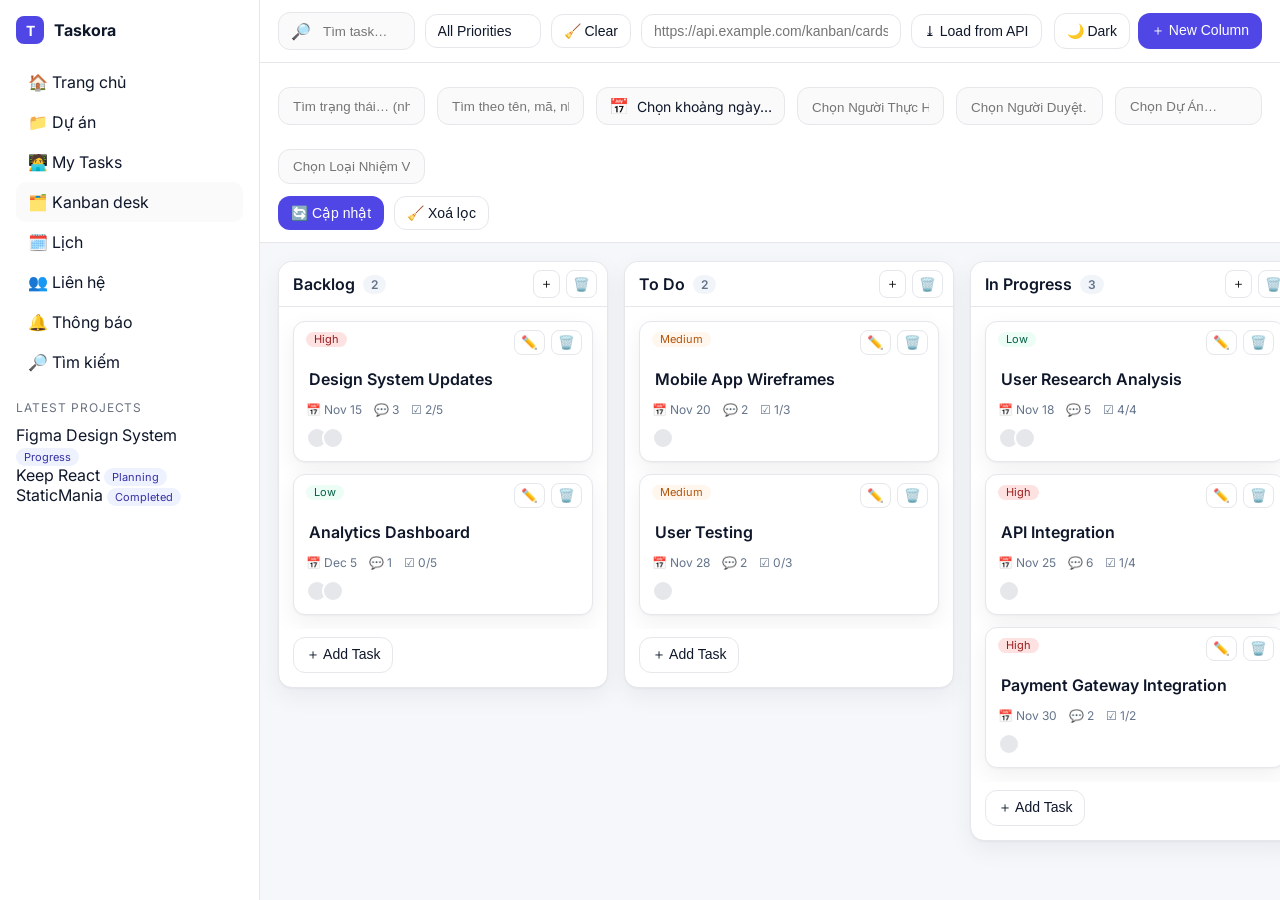
==== index.html @ a83e065e "first commit" ====
<!DOCTYPE html>
<html lang="vi" data-theme="light">
<head>
  <meta charset="utf-8" />
  <meta name="viewport" content="width=device-width, initial-scale=1" />
  <title>Kanban Desk – Taskora Style (Frappe v14 Ready)</title>
  <link rel="preconnect" href="https://fonts.googleapis.com">
  <link rel="preconnect" href="https://fonts.gstatic.com" crossorigin>
  <link href="https://fonts.googleapis.com/css2?family=Inter:wght@400;500;600;700&display=swap" rel="stylesheet">
  <style>
    :root{
      --bg:#f6f7fb;        --panel:#fff;      --panel-2:#fafafa;   --text:#0f172a;
      --muted:#6b7280;     --border:#e5e7eb;  --primary:#4f46e5;   --shadow:0 1px 2px rgba(0,0,0,.04),0 8px 24px rgba(15,23,42,.06);
      --green:#22c55e; --red:#ef4444; --amber:#f59e0b; --blue:#3b82f6; --radius:14px;
    }
    [data-theme="dark"]{
      --bg:#0b1020; --panel:#0f162d; --panel-2:#0c1327; --text:#e5e7eb; --muted:#94a3b8; --border:#212a44; --shadow:none;
    }
    *{box-sizing:border-box}
    html,body{height:100%}
    body{margin:0;background:var(--bg);font-family:Inter,system-ui,-apple-system,Segoe UI,Roboto,Arial,"Noto Sans",sans-serif;color:var(--text)}
    .app{display:grid;grid-template-columns:260px 1fr;height:100vh}

    /* Sidebar */
    .sidebar{background:var(--panel);border-right:1px solid var(--border);padding:16px;overflow:auto}
    .brand{display:flex;align-items:center;gap:10px;font-weight:700}
    .brand .logo{width:28px;height:28px;border-radius:8px;background:var(--primary);display:grid;place-items:center;color:#fff;font-size:14px}
    .nav{margin-top:18px}
    .nav .item{display:flex;align-items:center;gap:10px;padding:10px 12px;border-radius:10px;color:var(--text)}
    .nav .item.active,.nav .item:hover{background:var(--panel-2)}
    .aside-section{margin-top:18px}
    .aside-title{font-size:12px;color:var(--muted);text-transform:uppercase;letter-spacing:.08em;margin:10px 0}
    .pill{font-size:11px;padding:2px 8px;border-radius:999px;background:#eef2ff;color:#3730a3}
    [data-theme="dark"] .pill{background:#1f2a4d;color:#a5b4fc}

    /* Main */
    .main{display:flex;flex-direction:column;min-width:0}
    .topbar{display:flex;gap:12px;align-items:center;justify-content:space-between;padding:12px 18px;border-bottom:1px solid var(--border);background:var(--panel)}
    .left-tools{display:flex;gap:10px;align-items:center;flex:1}
    .search{flex:1;display:flex;align-items:center;gap:10px;background:var(--panel-2);border:1px solid var(--border);border-radius:12px;padding:8px 12px}
    .search input{border:0;background:transparent;outline:none;width:100%;color:var(--text)}
    .filters{display:flex;gap:8px}
    .btn{display:inline-flex;align-items:center;gap:8px;background:var(--panel);border:1px solid var(--border);padding:8px 12px;border-radius:12px;font-size:14px;color:var(--text);cursor:pointer}
    .btn:hover{background:var(--panel-2)}
    .btn.primary{background:var(--primary);color:#fff;border-color:transparent}
    select.btn{appearance:none;padding-right:28px;position:relative}

    /* Filter bar */
    .filterbar{display:grid;grid-template-columns:repeat(6,1fr);gap:12px;padding:12px 18px;border-bottom:1px solid var(--border);background:var(--panel)}
    .filterbar .field{display:flex;align-items:center;background:var(--panel-2);border:1px solid var(--border);border-radius:12px;padding:8px 12px;position:relative}
    .filterbar input,.filterbar select{width:100%;border:0;background:transparent;outline:none;color:var(--text)}
    .filterbar .actions{grid-column:span 6;display:flex;gap:10px;align-items:center}
    .badge-count{font-weight:600;padding:6px 12px;border-radius:999px}
    .count-new{background:#fefce8;color:#713f12}
    .count-doing{background:#fee2e2;color:#7f1d1d}
    .count-approve{background:#dcfce7;color:#166534}

    @media (max-width:1200px){ .filterbar{grid-template-columns:repeat(3,1fr)} .filterbar .actions{grid-column:span 3} }
    @media (max-width:700px){ .filterbar{grid-template-columns:1fr} .filterbar .actions{grid-column:span 1} }

    /* Board */
    .board{padding:18px;overflow:auto;height:100%}
    .cols{display:grid;grid-auto-flow:column;grid-auto-columns:330px;gap:16px;align-items:flex-start}

    .col{background:var(--panel);border:1px solid var(--border);border-radius:var(--radius);box-shadow:var(--shadow);display:flex;flex-direction:column;min-height:220px;max-height:calc(100vh - 160px)}
    .col-head{display:flex;align-items:center;justify-content:space-between;padding:12px 14px;border-bottom:1px solid var(--border);position:sticky;top:0;background:var(--panel);border-top-left-radius:var(--radius);border-top-right-radius:var(--radius);z-index:5}
    .col-title{font-weight:600;display:flex;align-items:center;gap:8px}
    .col-count{font-size:12px;color:#64748b;background:#f1f5f9;border-radius:999px;padding:2px 8px}
    [data-theme="dark"] .col-count{background:#0b1228;color:#9aa7c7}
    .tasks{display:flex;flex-direction:column;gap:12px;padding:14px;overflow:auto}
    .add-task{margin:8px 14px 14px}

    /* Card */
    .card{background:var(--panel);border:1px solid var(--border);border-radius:12px;padding:12px;display:flex;flex-direction:column;gap:10px;box-shadow:var(--shadow);position:relative;padding-top:34px}
    .card:hover{border-color:#d1d5db}
    [data-theme="dark"] .card:hover{border-color:#2b3658}
    .badge{font-size:11px;padding:2px 8px;border-radius:999px;line-height:1;position:absolute;top:10px;left:12px}
    .b-high{background:#fee2e2;color:#991b1b}
    .b-medium{background:#fff7ed;color:#b45309}
    .b-low{background:#ecfdf5;color:#065f46}
    .row{display:flex;align-items:center;gap:8px;justify-content:space-between;min-height:0}
    .title{font-weight:600}
    .title[contenteditable="true"]{border:1px dashed transparent;border-radius:6px;padding:2px}
    .title[contenteditable="true"]:focus{border-color:var(--border);outline:none;background:var(--panel-2)}
    .meta{display:flex;gap:12px;color:#64748b;font-size:12px;flex-wrap:wrap}
    .meta span{display:inline-flex;align-items:center;gap:6px}
    .avatars{display:flex}
    .avatar{width:22px;height:22px;border-radius:999px;border:2px solid var(--panel);margin-left:-6px;background:#e5e7eb}
    .avatar:first-child{margin-left:0}
    .card-actions{display:flex;gap:6px;position:absolute;top:8px;right:10px}
    .icon-btn{border:1px solid var(--border);background:transparent;border-radius:8px;padding:4px 6px;cursor:pointer}
    .icon-btn:hover{background:var(--panel-2)}
    .dropping{outline:2px dashed #c7d2fe;outline-offset:-6px}

    /* Modal (namespaced for Frappe/Bootstrap) */
    .taskora-overlay{position:fixed;inset:0;background:rgba(2,6,23,.6);display:none;align-items:center;justify-content:center;padding:16px;z-index:5000}
    .taskora-overlay.show{display:flex}
    .taskora-modal{width:min(720px,98vw);background:var(--panel);border:1px solid var(--border);border-radius:16px;box-shadow:var(--shadow);position:relative}
    .taskora-modal header{display:flex;justify-content:space-between;align-items:flex-start;padding:18px 20px 6px}
    .taskora-modal .title{font-size:18px}
    .taskora-modal .subtitle{color:var(--muted);font-size:13px;margin-top:2px}
    .taskora-modal .pad{padding:10px 20px 18px}
    .divider{height:1px;background:var(--border);margin:10px 0}
    .chips{display:flex;gap:8px;flex-wrap:wrap}
    .chip{font-size:12px;padding:4px 8px;border-radius:999px;background:#eef2ff;color:#3730a3;border:1px solid #e0e7ff}
    [data-theme="dark"] .chip{background:#172554;color:#c7d2fe;border-color:#1e3a8a}
    .field{display:grid;grid-template-columns:160px 1fr;gap:12px;align-items:center;margin-top:12px}
    .assignees{display:flex;gap:8px;flex-wrap:wrap}
    .assignee{display:inline-flex;align-items:center;gap:6px;border:1px solid var(--border);background:var(--panel-2);padding:4px 8px;border-radius:999px}
    .progress{height:8px;background:var(--panel-2);border:1px solid var(--border);border-radius:999px;overflow:hidden}
    .progress > span{display:block;height:100%;background:var(--green)}
    .taskora-modal footer{display:flex;justify-content:flex-end;gap:10px;padding:14px 20px;border-top:1px solid var(--border)}

    /* ===== Date Range popover ===== */
    .datebox{display:flex;align-items:center;gap:8px;width:100%}
    .date-display{font-size:14px;white-space:nowrap;overflow:hidden;text-overflow:ellipsis}
    .popover{position:absolute;top:calc(100% + 8px);left:0;z-index:1000;background:var(--panel);border:1px solid var(--border);border-radius:12px;box-shadow:var(--shadow);padding:12px;min-width:320px;display:none}
    .popover.show{display:block}
    .grid2{display:grid;grid-template-columns:1fr 1fr;gap:10px}
    .preset{display:flex;gap:8px;flex-wrap:wrap;margin-top:10px}
    .preset .btn{padding:6px 10px;border-radius:999px;font-size:13px}

    /* ===== Async select (searchable) ===== */
    .selectx{position:relative;width:100%}
    .selectx .selectx-input{width:100%;border:0;background:transparent;outline:none;color:var(--text)}
    .selectx .selectx-menu{position:absolute;top:calc(100% + 6px);left:0;right:0;background:var(--panel);border:1px solid var(--border);border-radius:12px;box-shadow:var(--shadow);max-height:240px;overflow:auto;display:none;z-index:999}
    .selectx.open .selectx-menu{display:block}
    .selectx .option{padding:8px 10px;cursor:pointer}
    .selectx .option:hover{background:var(--panel-2)}
    .selectx .empty{color:var(--muted);padding:10px}
    .spinner{font-size:12px;color:var(--muted)}
  </style>
</head>
<body>
  <div class="app">
    <!-- SIDEBAR -->
    <aside class="sidebar">
      <div class="brand"><div class="logo">T</div> Taskora</div>

      <nav class="nav">
        <div class="item">🏠 Trang chủ</div>
        <div class="item">📁 Dự án</div>
        <div class="item">🧑‍💻 My Tasks</div>
        <div class="item active">🗂️ Kanban desk</div>
        <div class="item">🗓️ Lịch</div>
        <div class="item">👥 Liên hệ</div>
        <div class="item">🔔 Thông báo</div>
        <div class="item">🔎 Tìm kiếm</div>
      </nav>

      <div class="aside-section">
        <div class="aside-title">Latest Projects</div>
        <div class="project"><span>Figma Design System</span> <span class="pill">Progress</span></div>
        <div class="project"><span>Keep React</span> <span class="pill">Planning</span></div>
        <div class="project"><span>StaticMania</span> <span class="pill">Completed</span></div>
      </div>
    </aside>

    <!-- MAIN -->
    <main class="main">
      <div class="topbar">
        <div class="left-tools">
          <div class="search"><span>🔎</span><input id="search" placeholder="Tìm task…"/></div>
          <select id="priorityFilter" class="btn" title="Lọc theo độ ưu tiên">
            <option value="">All Priorities</option>
            <option value="high">High</option>
            <option value="medium">Medium</option>
            <option value="low">Low</option>
          </select>
          <button id="clearFilters" class="btn">🧹 Clear</button>
          <!-- API input -->
          <input id="apiUrl" class="btn" style="min-width:260px" placeholder="https://api.example.com/kanban/cards" />
          <button id="loadApi" class="btn">⤓ Load from API</button>
        </div>
        <div class="filters">
          <button id="darkToggle" class="btn">🌙 Dark</button>
          <button class="btn primary" onclick="newColumn()">＋ New Column</button>
        </div>
      </div>

      <!-- ===== FILTER BAR (đã thay: Date Range + async select) ===== -->
      <div class="filterbar">
        <div class="field"><input id="statusFilter" placeholder="Tìm trạng thái… (nhập, cách nhau bằng dấu phẩy)"/></div>
        <div class="field"><input id="searchTask" placeholder="Tìm theo tên, mã, nhân sự…"/></div>

        <!-- Date Range pretty -->
        <div class="field" id="dateField">
          <div class="datebox" id="dateBtn" role="button" tabindex="0" aria-haspopup="true">
            <span>📅</span>
            <div class="date-display" id="dateDisplay">Chọn khoảng ngày…</div>
          </div>
          <div class="popover" id="datePopover" aria-hidden="true">
            <div class="grid2">
              <div>
                <div style="font-size:12px;color:var(--muted);margin-bottom:6px">Từ ngày</div>
                <input id="from_picker" type="date" style="width:100%;border:1px solid var(--border);border-radius:10px;padding:8px;background:var(--panel-2)">
              </div>
              <div>
                <div style="font-size:12px;color:var(--muted);margin-bottom:6px">Đến ngày</div>
                <input id="to_picker" type="date" style="width:100%;border:1px solid var(--border);border-radius:10px;padding:8px;background:var(--panel-2)">
              </div>
            </div>
            <div class="preset" style="margin-top:12px">
              <button class="btn" data-preset="today">Hôm nay</button>
              <button class="btn" data-preset="7d">7 ngày</button>
              <button class="btn" data-preset="this-month">Tháng này</button>
              <button class="btn primary" id="applyDate">Áp dụng</button>
              <button class="btn" id="clearDate">Xoá</button>
            </div>
          </div>
          <!-- giữ input ẩn cho API hiện có -->
          <input id="from_date" type="hidden"/>
          <input id="to_date" type="hidden"/>
        </div>

        <!-- Async Select: Người thực hiện -->
        <div class="field">
          <div id="assigneeSelect" class="selectx" aria-expanded="false">
            <input class="selectx-input" id="assigneeInput" placeholder="Chọn Người Thực Hiện…" autocomplete="off"/>
            <div class="selectx-menu" id="assigneeMenu"><div class="empty">Nhập để tìm…</div></div>
          </div>
          <input id="employeeSupervisor" type="hidden"/>
        </div>

        <!-- Async Select: Người duyệt -->
        <div class="field">
          <div id="approverSelect" class="selectx" aria-expanded="false">
            <input class="selectx-input" id="approverInput" placeholder="Chọn Người Duyệt…" autocomplete="off"/>
            <div class="selectx-menu" id="approverMenu"><div class="empty">Nhập để tìm…</div></div>
          </div>
          <input id="employeeApprover" type="hidden"/>
        </div>

        <div class="field"><input id="project" placeholder="Chọn Dự Án…"/></div>
        <div class="field"><input id="tasktype" placeholder="Chọn Loại Nhiệm Vụ…"/></div>

        <div class="actions">
          <button id="btnFetch" class="btn primary">🔄 Cập nhật</button>
          <button id="btnResetFilters" class="btn">🧹 Xoá lọc</button>
          <span id="statusCounters" class="badge-count count-new" style="display:none"></span>
          <span id="loadingsearch" class="badge-count" style="display:none">Đang tải…</span>
        </div>
      </div>

      <section class="board">
        <div class="cols" id="board"><!-- render here --></div>
      </section>
    </main>
  </div>

  <!-- MODAL OVERLAY -->
  <div class="taskora-overlay" id="overlay" aria-hidden="true"></div>

  <!-- TEMPLATES (giữ nguyên) -->
  <template id="colTmpl">
    <div class="col" data-col>
      <div class="col-head">
        <div class="col-title"><span class="name" contenteditable="true">Column</span> <span class="col-count" data-count>0</span></div>
        <div class="card-actions">
          <button class="icon-btn" data-add>＋</button>
          <button class="icon-btn" data-remove title="Xoá cột">🗑️</button>
        </div>
      </div>
      <div class="tasks" data-list></div>
      <div class="add-task"><button class="btn" data-add>＋ Add Task</button></div>
    </div>
  </template>

  <template id="cardTmpl">
    <article class="card" draggable="true" data-priority="medium">
      <div class="row">
        <span class="badge b-medium" data-badge>Medium</span>
        <div class="card-actions">
          <button class="icon-btn" data-edit title="Sửa tiêu đề">✏️</button>
          <button class="icon-btn" data-del title="Xoá task">🗑️</button>
        </div>
      </div>
      <div class="title" contenteditable="true">Task mới</div>
      <div class="meta"><span>📅 Hôm nay</span><span>💬 0</span><span>☑️ 0/1</span></div>
      <div class="avatars"><div class="avatar" title="User"></div></div>
    </article>
  </template>

  <template id="modalTmpl">
    <div class="taskora-modal" role="dialog" aria-modal="true">
      <header>
        <div>
          <div class="title" id="mTitle">Title</div>
          <div class="subtitle" id="mSubtitle">Project / Category</div>
        </div>
        <button class="icon-btn" id="mClose" aria-label="Đóng">✖</button>
      </header>
      <div class="pad">
        <div class="chips" id="mChips"></div>
        <p id="mDesc" style="margin:12px 0 0">Mô tả…</p>

        <div class="divider"></div>

        <div class="field"><div class="muted">Due Date</div><div id="mDue">—</div></div>
        <div class="field"><div class="muted">Created</div><div id="mCreated">—</div></div>
        <div class="field"><div class="muted">Assignees</div><div class="assignees" id="mAssignees"></div></div>

        <div class="divider"></div>

        <div class="field">
          <div class="muted">Subtasks</div>
          <div>
            <div id="mSubInfo" class="muted" style="font-size:12px">(0/0)</div>
            <div class="progress" style="margin-top:6px"><span id="mProgress" style="width:0%"></span></div>
          </div>
        </div>

        <div class="divider"></div>
        <div class="chips" id="mFooter"></div>
      </div>
      <footer>
        <button class="btn" id="mEdit">Edit Task</button>
        <button class="btn primary" id="mComplete">Complete Task</button>
      </footer>
    </div>
  </template>

  <script>
    // ================== STATE / RENDER (giữ nguyên phần lớn) ==================
    const LS_KEY = 'taskora_kanban_v3';
    const boardEl = document.getElementById('board');

    const DEFAULT_DATA = [
      { name:'Backlog', items:[
        { title:'Design System Updates', priority:'high', meta:['📅 Nov 15','💬 3','☑️ 2/5'], description:'Cập nhật hệ thống design.', due:'Dec 15, 2023', created:'Oct 1, 2023', assignees:['Alex Morgan','Jessica Chen'], subtasks:[0,5], attachments:0, comments:3, tag:'Figma Design System' },
        { title:'Analytics Dashboard', priority:'low',  meta:['📅 Dec 5','💬 1','☑️ 0/5'], description:'Thiết kế & triển khai analytics dashboard.', due:'Dec 5, 2023', created:'Oct 15, 2023', assignees:['David Kim','Alex Morgan'], subtasks:[0,5], attachments:0, comments:1, tag:'Analytics' }
      ]},
      { name:'To Do', items:[
        { title:'Mobile App Wireframes', priority:'medium', meta:['📅 Nov 20','💬 2','☑️ 1/3'], description:'Phác thảo khung mobile.', due:'Nov 20, 2023', created:'Oct 10, 2023', assignees:['Mai Tran'], subtasks:[1,3], attachments:2, comments:2, tag:'Mobile App' },
        { title:'User Testing', priority:'medium', meta:['📅 Nov 28','💬 2','☑️ 0/3'], description:'Chuẩn bị kịch bản test.', due:'Nov 28, 2023', created:'Oct 18, 2023', assignees:['Lan Anh'], subtasks:[0,3], attachments:1, comments:2, tag:'Figma Design System' }
      ]},
      { name:'In Progress', items:[
        { title:'User Research Analysis', priority:'low', meta:['📅 Nov 18','💬 5','☑️ 4/4'], description:'Tổng hợp insight người dùng.', due:'Nov 18, 2023', created:'Oct 5, 2023', assignees:['Alex Morgan','David Kim'], subtasks:[4,4], attachments:3, comments:5, tag:'StaticMania' },
        { title:'API Integration', priority:'high', meta:['📅 Nov 25','💬 6','☑️ 1/4'], description:'Tích hợp API thanh toán.', due:'Nov 25, 2023', created:'Oct 8, 2023', assignees:['Jessica Chen'], subtasks:[1,4], attachments:1, comments:6, tag:'Mobile App Development' },
        { title:'Payment Gateway Integration', priority:'high', meta:['📅 Nov 30','💬 2','☑️ 1/2'], description:'Kết nối cổng thanh toán.', due:'Nov 30, 2023', created:'Oct 12, 2023', assignees:['Lan Anh'], subtasks:[1,2], attachments:0, comments:2, tag:'E‑commerce Platform' }
      ]},
      { name:'In Review', items:[
        { title:'Component Documentation', priority:'high', meta:['📅 Nov 22','💬 2','☑️ 2/6'], description:'Tài liệu hoá các component.', due:'Nov 22, 2023', created:'Oct 14, 2023', assignees:['Alex Morgan','Mai Tran'], subtasks:[2,6], attachments:1, comments:2, tag:'Keep React' },
        { title:'Product Catalog', priority:'medium', meta:['📅 Nov 20','💬 4','☑️ 3/3'], description:'Danh mục sản phẩm.', due:'Nov 20, 2023', created:'Oct 3, 2023', assignees:['Jessica Chen'], subtasks:[3,3], attachments:2, comments:4, tag:'E‑commerce Platform' }
      ]},
      { name:'Done', items:[
        { title:'Content Strategy', priority:'medium', meta:['📅 Nov 10','💬 1','☑️ 3/3'], description:'Chiến lược nội dung.', due:'Nov 10, 2023', created:'Sep 30, 2023', assignees:['David Kim'], subtasks:[3,3], attachments:1, comments:1, tag:'StaticMania' }
      ]}
    ];

    let API_DATA = null; // last loaded dataset from API
    let LAST_DS_TASK = []; // lưu dsTask để feed vào select fallback

    function saveState(){
      const data = [...boardEl.querySelectorAll('[data-col]')].map(col=>({
        name: col.querySelector('.name').textContent.trim() || 'Column',
        items: [...col.querySelectorAll('.card')].map(card=>({
          title: card.querySelector('.title').textContent.trim(),
          priority: card.dataset.priority,
          meta: [...card.querySelectorAll('.meta span')].map(s=>s.textContent),
          description: card.dataset.desc||'',
          due: card.dataset.due||'',
          created: card.dataset.created||'',
          assignees: card.dataset.assignees? JSON.parse(card.dataset.assignees):[],
          subtasks: card.dataset.subtasks? JSON.parse(card.dataset.subtasks):[0,0],
          attachments: +card.dataset.attachments||0,
          comments: +card.dataset.comments||0,
          tag: card.dataset.tag||''
        }))
      }));
      localStorage.setItem(LS_KEY, JSON.stringify(data));
    }
    function loadState(){
      if (API_DATA) return API_DATA; // Prefer fresh API data
      try{ return JSON.parse(localStorage.getItem(LS_KEY)) || DEFAULT_DATA }
      catch{ return DEFAULT_DATA }
    }

    const colTmpl = document.getElementById('colTmpl');
    const cardTmpl = document.getElementById('cardTmpl');

    function render(){
      boardEl.innerHTML = '';
      const data = loadState();
      data.forEach(colData=>{
        const col = colTmpl.content.cloneNode(true);
        const colRoot = col.querySelector('[data-col]');
        colRoot.querySelector('.name').textContent = colData.name;
        const list = colRoot.querySelector('[data-list]');

        (colData.items||[]).forEach(item=> list.appendChild(makeCard(item)) );

        colRoot.querySelectorAll('[data-add]').forEach(btn=> btn.addEventListener('click',()=> addCard(list)) );
        colRoot.querySelector('[data-remove]').addEventListener('click',()=>{ if(confirm('Xoá cột này?')){ colRoot.remove(); updateCounts(); saveState(); }});

        enableDnD(list);
        boardEl.appendChild(col);
      });
      updateCounts();
      applyFilters();
      // refresh nguồn dữ liệu cho async select (fallback)
      refreshPeopleFallback();
    }

    function makeCard(item={}){
      const node = cardTmpl.content.cloneNode(true);
      const card = node.querySelector('.card');
      const ttl = node.querySelector('.title');
      const badge = node.querySelector('[data-badge]');
      ttl.textContent = item.title || 'Task mới';
      setPriority(card, badge, item.priority||'medium');

      // store meta in dataset for modal
      card.dataset.desc = item.description||'';
      card.dataset.due = item.due||'';
      card.dataset.created = item.created||'';
      card.dataset.assignees = JSON.stringify(item.assignees||[]);
      card.dataset.subtasks = JSON.stringify(item.subtasks||[0,0]);
      card.dataset.attachments = item.attachments||0;
      card.dataset.comments = item.comments||0;
      card.dataset.tag = item.tag||'';

      const metaWrap = node.querySelector('.meta');
      metaWrap.innerHTML = '';
      (item.meta||['📅 Hôm nay','💬 0','☑️ 0/1']).forEach(m=>{
        const s = document.createElement('span'); s.textContent = m; metaWrap.appendChild(s);
      })
      const avatars = node.querySelector('.avatars');
      avatars.innerHTML = '';
      (item.assignees||['User']).forEach(_=>{ const a=document.createElement('div'); a.className='avatar'; avatars.appendChild(a) })

      // events
      ttl.addEventListener('blur', saveState);
      node.querySelector('[data-del]').addEventListener('click',()=>{ if(confirm('Xoá task này?')){ card.remove(); updateCounts(); saveState(); }});
      node.querySelector('[data-edit]').addEventListener('click',()=>{ ttl.focus(); document.execCommand && document.execCommand('selectAll',false,null);});
      card.addEventListener('dragstart',()=>{ card.style.opacity=.5; });
      card.addEventListener('dragend',()=>{ card.style.opacity=''; updateCounts(); saveState(); });

      // modal open
      card.addEventListener('click', (e)=>{
        if(e.target.closest('.icon-btn')) return;
        const colName = card.closest('[data-col]').querySelector('.name').textContent.trim();
        openModal(card, colName);
      });

      // cycle priority (right click)
      card.addEventListener('contextmenu',e=>{
        e.preventDefault();
        const order=['low','medium','high'];
        const cur = card.dataset.priority||'medium';
        const next = order[(order.indexOf(cur)+1)%order.length];
        setPriority(card,badge,next); saveState(); applyFilters();
      });
      return node;
    }

    function setPriority(card,badge,level){
      card.dataset.priority = level;
      badge.className='badge '+(level==='high'?'b-high':level==='low'?'b-low':'b-medium');
      badge.textContent = level.charAt(0).toUpperCase()+level.slice(1);
    }

    function addCard(list){ list.appendChild(makeCard()); updateCounts(); saveState(); }

    function newColumn(){
      const data = loadState();
      data.push({name:'New Column', items:[]});
      localStorage.setItem(LS_KEY, JSON.stringify(data));
      render();
    }

    function enableDnD(list){
      list.addEventListener('dragover', e => { e.preventDefault(); list.classList.add('dropping'); });
      list.addEventListener('dragleave', () => list.classList.remove('dropping'));
      list.addEventListener('drop', e => {
        list.classList.remove('dropping');
        const card = document.querySelector('.card[style*="opacity: 0.5"]');
        if(card){ list.appendChild(card); updateCounts(); saveState(); }
      });
    }

    function updateCounts(){
      document.querySelectorAll('[data-col]').forEach(col=>{
        const cnt = col.querySelectorAll('.card').length;
        const el = col.querySelector('[data-count]');
        if(el) el.textContent = cnt;
      })
    }

    // ------- Filters & Theme -------
    const priorityFilter = document.getElementById('priorityFilter');
    const searchInput = document.getElementById('search');
    const clearBtn = document.getElementById('clearFilters');
    const darkToggle = document.getElementById('darkToggle');

    function applyFilters(){
      const q = (searchInput.value||'').toLowerCase();
      const pr = (priorityFilter.value||'').toLowerCase();
      document.querySelectorAll('.card').forEach(card=>{
        const matchText = card.querySelector('.title').textContent.toLowerCase().includes(q);
        const matchPr = !pr || (card.dataset.priority===pr);
        card.style.display = (matchText && matchPr) ? '' : 'none';
      });
    }
    searchInput.addEventListener('input', applyFilters);
    priorityFilter.addEventListener('change', applyFilters);
    clearBtn.addEventListener('click', ()=>{ searchInput.value=''; priorityFilter.value=''; applyFilters(); });

    const THEME_KEY='taskora_theme';
    function setTheme(mode){
      document.documentElement.setAttribute('data-theme', mode);
      localStorage.setItem(THEME_KEY, mode);
      const btn = document.getElementById('darkToggle');
      if(btn) btn.textContent = mode==='dark' ? '☀️ Light' : '🌙 Dark';
    }
    setTheme(localStorage.getItem(THEME_KEY)||'light');
    darkToggle.addEventListener('click', ()=> setTheme(document.documentElement.getAttribute('data-theme')==='light'?'dark':'light'));

    // ------- Modal -------
    const overlay = document.getElementById('overlay');
    if (overlay && overlay.parentElement !== document.body) { document.body.appendChild(overlay); }
    const modalTmpl = document.getElementById('modalTmpl');

    function openModal(card, colName){
      overlay.innerHTML = '';
      const node = modalTmpl.content.cloneNode(true);
      overlay.appendChild(node);
      overlay.classList.add('show');
      overlay.setAttribute('aria-hidden','false');

      const get = sel => overlay.querySelector(sel);

      get('#mTitle').textContent = card.querySelector('.title').textContent.trim();
      get('#mSubtitle').textContent = card.dataset.tag || '—';

      const chips = get('#mChips');
      const chipCol = document.createElement('span'); chipCol.className='chip'; chipCol.textContent = colName; chips.appendChild(chipCol);
      const chipPr = document.createElement('span'); chipPr.className='chip'; chipPr.textContent = (card.dataset.priority||'').replace(/^./,c=>c.toUpperCase())+ ' Priority'; chips.appendChild(chipPr);

      get('#mDesc').textContent = card.dataset.desc || 'Chưa có mô tả.';
      get('#mDue').textContent = card.dataset.due || '—';
      get('#mCreated').textContent = card.dataset.created || '—';

      const as = get('#mAssignees');
      const names = card.dataset.assignees? JSON.parse(card.dataset.assignees):[];
      if(names.length===0){ as.innerHTML = '<span class="muted">Không có</span>'; }
      names.forEach(n=>{ const el=document.createElement('span'); el.className='assignee'; el.innerHTML=`<span class="avatar" style="width:18px;height:18px;border:1px solid var(--border)"></span> ${n}`; as.appendChild(el) })

      const [done,total] = card.dataset.subtasks? JSON.parse(card.dataset.subtasks):[0,0];
      get('#mSubInfo').textContent = `(${done}/${total})`;
      const pct = total? Math.round(done*100/total):0; get('#mProgress').style.width = pct+'%';

      const footer = get('#mFooter');
      const att = document.createElement('span'); att.className='chip'; att.textContent = `${card.dataset.attachments||0} attachments`; footer.appendChild(att);
      const cmt = document.createElement('span'); cmt.className='chip'; cmt.textContent = `${card.dataset.comments||0} comments`; footer.appendChild(cmt);

      get('#mClose').addEventListener('click', closeModal);
      overlay.addEventListener('click', e=>{ if(e.target===overlay) closeModal(); });
      document.addEventListener('keydown', escClose);

      get('#mEdit').addEventListener('click', ()=>{
        const newTitle = prompt('Sửa tiêu đề task:', get('#mTitle').textContent);
        if(newTitle!==null){ get('#mTitle').textContent = newTitle; card.querySelector('.title').textContent = newTitle; saveState(); }
        const newDesc = prompt('Sửa mô tả:', get('#mDesc').textContent);
        if(newDesc!==null){ get('#mDesc').textContent = newDesc; card.dataset.desc = newDesc; saveState(); }
      });

      get('#mComplete').addEventListener('click', ()=>{ moveToDone(card); closeModal(); });
    }

    function closeModal(){ overlay.classList.remove('show'); overlay.innerHTML=''; overlay.setAttribute('aria-hidden','true'); document.removeEventListener('keydown', escClose); }
    function escClose(e){ if(e.key==='Escape') closeModal(); }
    function moveToDone(card){
      let doneCol = [...document.querySelectorAll('[data-col]')]
        .find(c=>c.querySelector('.name').textContent.trim().toLowerCase()==='done');
      if(!doneCol){ newColumn(); doneCol = [...document.querySelectorAll('[data-col]')].slice(-1)[0]; doneCol.querySelector('.name').textContent='Done'; }
      doneCol.querySelector('[data-list]').appendChild(card);
      card.dataset.priority = 'medium';
      updateCounts(); saveState();
    }

    function runTests(){
      try{
        console.group('%cTaskora smoke tests','color:#4f46e5');
        console.assert(typeof THEME_KEY==='string','THEME_KEY defined once');
        const before = document.documentElement.getAttribute('data-theme');
        setTheme('dark'); console.assert(document.documentElement.getAttribute('data-theme')==='dark','Dark theme applied');
        setTheme(before||'light');
        console.assert(document.querySelectorAll('[data-col]').length>0,'Columns rendered');
        console.assert(document.querySelectorAll('.card').length>0,'Cards rendered');
        const first = document.querySelector('.card');
        if(first){ first.click(); console.assert(document.getElementById('overlay').classList.contains('show'),'Modal opened'); closeModal(); }
        console.groupEnd();
      }catch(e){ console.error('Tests failed', e); }
    }

    render();
    requestAnimationFrame(runTests);

    // ================== FRAPPE LOADER (có lưu dsTask) ==================
    async function loadTasksToBoard(pagenumwf = 1, wfname = "", sortBy = "", taskStatus = []){
      if (typeof frappe === 'undefined' || !frappe.call){ console.info('Frappe not found, skipping server load.'); return; }
      const args = {
        searchText: document.getElementById('searchTask').value || '',
        taskStatus,
        fromdate: document.getElementById('from_date').value || '',
        todate: document.getElementById('to_date').value || '',
        approver: document.getElementById('employeeApprover').value || '',
        supervisor: document.getElementById('employeeSupervisor').value || '',
        project: document.getElementById('project').value || '',
        tasktype: document.getElementById('tasktype').value || '',
        sortBy,
        wfname: wfname || '',
        pagenumwf
      };
      document.getElementById('loadingsearch').style.display='inline-block';
      console.log('datasend', args);
      try{
        const r = await frappe.call({ method: 'quanlytask', type: 'POST', args });
        const payload = r.message || r; const data = payload?.data || payload || {}; const dsTask = data.dsTask || [];
        LAST_DS_TASK = dsTask || [];
        const listStates = await getListTaskWorkflowWrap(taskStatus, dsTask);
        const byCol = {};
        for(const st of listStates){ byCol[st.state] = { name: st.trans || st.state, items: [] }; }
        for(const t of dsTask){ if(!t || !t.workflow_state || !t.creation) continue; const key=t.workflow_state; (byCol[key]||(byCol[key]={name:key,items:[]})).items.push(toBoardCard(t)); }
        window.API_DATA = Object.values(byCol);
        render();
        updateStatusCounters(listStates, dsTask);
        refreshPeopleFallback(); // cập nhật nguồn dữ liệu cho select
      }catch(e){ console.error('Load quanlytask failed', e); frappe.msgprint && frappe.msgprint('Có lỗi khi tải dữ liệu: '+(e.message||e)); }
      finally{ document.getElementById('loadingsearch').style.display='none'; }
    }

    function toBoardCard(t){
      const assignees = Array.isArray(t.listuser) ? t.listuser.filter(u=>u && u.type==='Người thực hiện').map(u=>u.employee_name) : [];
      const meta=[]; const dueStr = formatUserDate(t.exp_end_date); meta.push('📅 '+(dueStr||'—')); if(typeof t.kpi_percent==='number' && t.kpi_percent!==0) meta.push(`${t.kpi_percent}% KPI`); if(t.tag_status) meta.push(t.tag_status);
      return { title: t.subject||t.name||'Untitled', priority: mapPriority(t.priority), meta, description: t.description||'', due: dueStr, created: t.creation||'', assignees, subtasks:[0,0], attachments:0, comments:0, tag: t.type||t.tag_status||'' };
    }
    function mapPriority(p){ if(!p) return 'medium'; const s=String(p).toLowerCase(); if(/(quan trọng|urgent|cao|high)/.test(s)) return 'high'; if(/(thấp|low)/.test(s)) return 'low'; return 'medium'; }
    function formatUserDate(d){ try{ if(!d) return ''; if (window.frappe?.datetime?.moment) return frappe.datetime.moment(d).format('DD/MM/YYYY'); return new Date(d).toLocaleDateString(); }catch{return String(d||'');} }
    async function getListTaskWorkflowWrap(taskStatus, dsTask){
      if (typeof getListTaskWorkflow==='function'){ return await getListTaskWorkflow(taskStatus); }
      const uniq=[...new Set(dsTask.map(t=>t.workflow_state).filter(Boolean))];
      return uniq.map(s=>({state:s, trans:s}));
    }
    function updateStatusCounters(states, tasks){
      const el=document.getElementById('statusCounters'); if(!el) return; const counts={}; tasks.forEach(t=>{counts[t.workflow_state]=(counts[t.workflow_state]||0)+1});
      const label=states.map(s=>`${s.trans}(${counts[s.state]||0})`).join(' • '); el.textContent=label; el.style.display='inline-block';
    }

    document.getElementById('btnFetch').addEventListener('click', ()=> loadTasksToBoard());
    document.getElementById('btnResetFilters').addEventListener('click', ()=>{
      ['statusFilter','searchTask','project','tasktype'].forEach(id=>{ const el=document.getElementById(id); if(el) el.value=''; });
      // clear advanced
      setDateRange('', '');
      setSelectValue('assignee', '');
      setSelectValue('approver', '');
      loadTasksToBoard();
    });
    if (typeof frappe!=='undefined' && frappe.call){ loadTasksToBoard(); }

    // ================== API LOADER (giữ, để demo) ==================
    async function loadFromApi(url){
      if(!url) throw new Error('Thiếu URL API');
      const res = await fetch(url, { headers:{'accept':'application/json'} });
      if(!res.ok) throw new Error('API trả lỗi HTTP '+res.status);
      const payload = await res.json();
      let normalized;
      if (Array.isArray(payload.columns)) {
        normalized = payload.columns;
      } else if (Array.isArray(payload.cards)) {
        const byCol = {};
        for (const c of payload.cards){
          const col = (c.column||'Backlog');
          byCol[col] = byCol[col]||{ name: col, items: [] };
          byCol[col].items.push(mapCard(c));
        }
        normalized = Object.values(byCol);
      } else {
        throw new Error('Định dạng JSON không hợp lệ. Cần fields `columns` hoặc `cards`.');
      }
      API_DATA = normalized;
      render();
      console.info('Loaded', normalized);
    }
    function mapCard(c){
      return {
        title: c.title||'Untitled',
        priority: (c.priority||'medium').toLowerCase(),
        meta: c.meta || [],
        description: c.description||'',
        due: c.due||'',
        created: c.created||'',
        assignees: c.assignees||[],
        subtasks: c.subtasks||[0,0],
        attachments: c.attachments||0,
        comments: c.comments||0,
        tag: c.tag||''
      };
    }
    document.getElementById('loadApi').addEventListener('click', async ()=>{
      const url = document.getElementById('apiUrl').value.trim();
      try{ await loadFromApi(url); }
      catch(e){ alert('Load API thất bại: '+e.message); console.error(e); API_DATA=null; render(); }
    });
    (function demoApiTests(){
      const example = { cards:[
        { title:'Demo A', column:'Backlog', priority:'high', assignees:['A'], meta:['📅 Today'] },
        { title:'Demo B', column:'To Do', priority:'medium', assignees:['B'], meta:['📅 Today'] },
        { title:'Demo C', column:'Done', priority:'low', assignees:['C'], meta:['📅 Today'] }
      ]};
      const blob = new Blob([JSON.stringify(example)], {type:'application/json'});
      const url = URL.createObjectURL(blob);
      loadFromApi(url).then(()=>{ URL.revokeObjectURL(url); });
    })();

    // ================== DATE RANGE UI ==================
    const dateBtn = document.getElementById('dateBtn');
    const datePopover = document.getElementById('datePopover');
    const dateDisplay = document.getElementById('dateDisplay');
    const fromHidden = document.getElementById('from_date');
    const toHidden = document.getElementById('to_date');

    function fmt(d){ if(!d) return ''; const x=new Date(d); if(Number.isNaN(x)) return ''; const dd=x.getDate().toString().padStart(2,'0'); const mm=(x.getMonth()+1).toString().padStart(2,'0'); const yy=x.getFullYear(); return `${yy}-${mm}-${dd}`; }
    function fmtVN(d){ if(!d) return ''; const x=new Date(d); if(Number.isNaN(x)) return ''; const dd=x.getDate().toString().padStart(2,'0'); const mm=(x.getMonth()+1).toString().padStart(2,'0'); const yy=x.getFullYear(); return `${dd}/${mm}/${yy}`; }

    function setDateRange(from, to){
      fromHidden.value = from || '';
      toHidden.value   = to   || '';
      if(from && to){ dateDisplay.textContent = `${fmtVN(from)} → ${fmtVN(to)}`; }
      else if(from){ dateDisplay.textContent = `Từ ${fmtVN(from)}`; }
      else if(to){ dateDisplay.textContent = `Đến ${fmtVN(to)}`; }
      else{ dateDisplay.textContent = 'Chọn khoảng ngày…'; }
      document.getElementById('from_picker').value = from || '';
      document.getElementById('to_picker').value   = to   || '';
    }

    dateBtn.addEventListener('click', ()=>{
      datePopover.classList.toggle('show');
      datePopover.setAttribute('aria-hidden', !datePopover.classList.contains('show'));
    });
    document.addEventListener('click', (e)=>{
      if(!datePopover.contains(e.target) && !document.getElementById('dateField').contains(e.target)){
        datePopover.classList.remove('show'); datePopover.setAttribute('aria-hidden','true');
      }
    });
    document.getElementById('applyDate').addEventListener('click', ()=>{
      const f = document.getElementById('from_picker').value;
      const t = document.getElementById('to_picker').value;
      setDateRange(f, t);
      datePopover.classList.remove('show');
    });
    document.getElementById('clearDate').addEventListener('click', ()=>{
      setDateRange('', ''); datePopover.classList.remove('show');
    });
    // presets
    datePopover.querySelectorAll('[data-preset]').forEach(btn=>{
      btn.addEventListener('click', ()=>{
        const key = btn.getAttribute('data-preset');
        const now = new Date();
        const y=now.getFullYear(), m=now.getMonth();
        if(key==='today'){
          const d = fmt(now);
          setDateRange(d, d);
        }else if(key==='7d'){
          const to = fmt(now);
          const from = fmt(new Date(now.getTime()-6*24*3600*1000));
          setDateRange(from, to);
        }else if(key==='this-month'){
          const from = fmt(new Date(y, m, 1));
          const to   = fmt(new Date(y, m+1, 0));
          setDateRange(from, to);
        }
      });
    });

    // ================== ASYNC SELECT (assignee / approver) ==================
    const SEARCH_METHOD = 'search_people'; // <- nếu có backend: method nhận args {role, searchtext}
    let FALLBACK_PEOPLE = { assignee: [], approver: [] };

    function refreshPeopleFallback(){
      // lấy unique tên từ dsTask nếu có
      const setA = new Set(), setP = new Set();
      (LAST_DS_TASK||[]).forEach(t=>{
        (Array.isArray(t.listuser)? t.listuser:[]).forEach(u=>{
          if(!u || !u.employee_name) return;
          if((u.type||'').includes('Người thực hiện')) setA.add(u.employee_name);
          if((u.type||'').includes('Người duyệt')) setP.add(u.employee_name);
        });
      });
      // nếu không có thì lấy từ board
      if(setA.size===0 || setP.size===0){
        loadState().forEach(col=>{
          (col.items||[]).forEach(it=> (it.assignees||[]).forEach(n=>setA.add(n)));
        });
      }
      FALLBACK_PEOPLE.assignee = [...setA];
      FALLBACK_PEOPLE.approver = [...setP];
    }

    function createAsyncSelect(kind){
      const root = document.getElementById(kind==='assignee' ? 'assigneeSelect' : 'approverSelect');
      const input = document.getElementById(kind==='assignee' ? 'assigneeInput' : 'approverInput');
      const menu  = document.getElementById(kind==='assignee' ? 'assigneeMenu' : 'approverMenu');
      const hidden = document.getElementById(kind==='assignee' ? 'employeeSupervisor' : 'employeeApprover');

      let timer = null;
      let lastQuery = '';

      function open(){ root.classList.add('open'); root.setAttribute('aria-expanded','true'); }
      function close(){ root.classList.remove('open'); root.setAttribute('aria-expanded','false'); }

      function setValue(val){
        hidden.value = val || '';
        input.value  = val || '';
      }

      function renderOptions(items){
        menu.innerHTML = '';
        if(!items || items.length===0){ const div=document.createElement('div'); div.className='empty'; div.textContent='Không có kết quả'; menu.appendChild(div); return; }
        items.forEach(name=>{
          const opt=document.createElement('div');
          opt.className='option';
          opt.textContent=name;
          opt.addEventListener('click', ()=>{ setValue(name); close(); });
          menu.appendChild(opt);
        });
      }

      async function fetchRemote(q){
        // Nếu có frappe & method backend -> gọi theo yêu cầu searchtext
        if (typeof frappe!=='undefined' && frappe.call){
          try{
            const r = await frappe.call({ method: SEARCH_METHOD, type:'GET', args:{ role: kind, searchtext: q }});
            const arr = (r.message || r || []);
            // chấp nhận nhiều định dạng: ["A","B"] hoặc [{name:"A"}]
            const names = Array.isArray(arr) ? arr.map(x => (typeof x==='string'? x : (x.name||x.employee_name||x.full_name||''))).filter(Boolean) : [];
            return names;
          }catch(e){ console.warn('remote search failed, fallback local', e); }
        }
        // Fallback local filter
        const src = FALLBACK_PEOPLE[kind] || [];
        const qq = (q||'').toLowerCase();
        return src.filter(n => n.toLowerCase().includes(qq)).slice(0, 30);
      }

      input.addEventListener('focus', ()=>{ open(); if(!input.value) renderOptions([]); });
      input.addEventListener('click', ()=> open());
      document.addEventListener('click', (e)=>{ if(!root.contains(e.target)) close(); });

      input.addEventListener('input', ()=>{
        const q = input.value.trim();
        lastQuery = q;
        menu.innerHTML = `<div class="empty"><span class="spinner">Đang tìm “${q}”…</span></div>`;
        open();
        clearTimeout(timer);
        timer = setTimeout(async ()=>{
          const items = await fetchRemote(q);
          // tránh race condition
          if(q !== lastQuery) return;
          renderOptions(items);
        }, 250);
      });

      // khi clear bằng nút reset filters
      return { setValue };
    }

    const assigneeSelect = createAsyncSelect('assignee');
    const approverSelect = createAsyncSelect('approver');

    function setSelectValue(kind, val){ (kind==='assignee'? assigneeSelect:approverSelect).setValue(val||''); }

  </script>
</body>
</html>
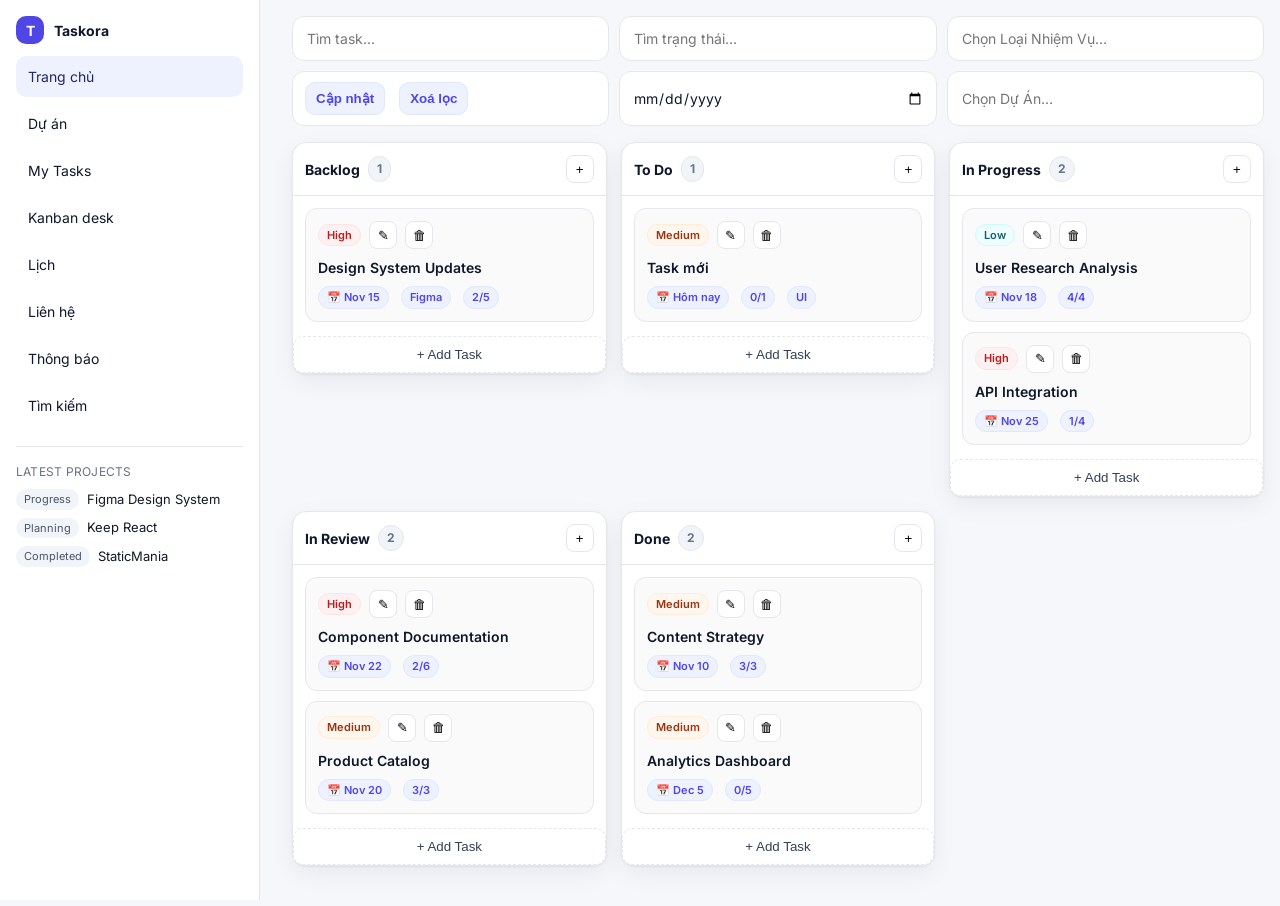
==== commit 7ee1a60c: "Cập nhật code Kanban Desk: fix chọn ngày, popup chi tiết task" ====
--- a/index.html
+++ b/index.html
@@ -3,874 +3,361 @@
 <head>
   <meta charset="utf-8" />
   <meta name="viewport" content="width=device-width, initial-scale=1" />
-  <title>Kanban Desk – Taskora Style (Frappe v14 Ready)</title>
+  <title>Kanban Desk – Taskora Style</title>
   <link rel="preconnect" href="https://fonts.googleapis.com">
   <link rel="preconnect" href="https://fonts.gstatic.com" crossorigin>
   <link href="https://fonts.googleapis.com/css2?family=Inter:wght@400;500;600;700&display=swap" rel="stylesheet">
   <style>
     :root{
       --bg:#f6f7fb;        --panel:#fff;      --panel-2:#fafafa;   --text:#0f172a;
-      --muted:#6b7280;     --border:#e5e7eb;  --primary:#4f46e5;   --shadow:0 1px 2px rgba(0,0,0,.04),0 8px 24px rgba(15,23,42,.06);
-      --green:#22c55e; --red:#ef4444; --amber:#f59e0b; --blue:#3b82f6; --radius:14px;
-    }
-    [data-theme="dark"]{
-      --bg:#0b1020; --panel:#0f162d; --panel-2:#0c1327; --text:#e5e7eb; --muted:#94a3b8; --border:#212a44; --shadow:none;
+      --muted:#6b7280;     --border:#e5e7eb;  --primary:#4f46e5;   --shadow:0 1px 2px rgba(0,0,0,.06),0 8px 24px rgba(15,23,42,.06);
+      --green:#22c55e;     --orange:#f59e0b;  --red:#ef4444;      --purple:#7c3aed;
+      --chip:#eef2ff;      --chip-t:#4f46e5;  --hover:#f1f5f9;
     }
     *{box-sizing:border-box}
     html,body{height:100%}
-    body{margin:0;background:var(--bg);font-family:Inter,system-ui,-apple-system,Segoe UI,Roboto,Arial,"Noto Sans",sans-serif;color:var(--text)}
-    .app{display:grid;grid-template-columns:260px 1fr;height:100vh}
+    body{margin:0;background:var(--bg);color:var(--text);font:14px/1.5 Inter,system-ui,-apple-system,Segoe UI,Roboto,Arial}
+    .app{display:grid;grid-template-columns:260px 1fr;gap:16px;min-height:100vh}
 
     /* Sidebar */
-    .sidebar{background:var(--panel);border-right:1px solid var(--border);padding:16px;overflow:auto}
-    .brand{display:flex;align-items:center;gap:10px;font-weight:700}
-    .brand .logo{width:28px;height:28px;border-radius:8px;background:var(--primary);display:grid;place-items:center;color:#fff;font-size:14px}
-    .nav{margin-top:18px}
-    .nav .item{display:flex;align-items:center;gap:10px;padding:10px 12px;border-radius:10px;color:var(--text)}
-    .nav .item.active,.nav .item:hover{background:var(--panel-2)}
-    .aside-section{margin-top:18px}
-    .aside-title{font-size:12px;color:var(--muted);text-transform:uppercase;letter-spacing:.08em;margin:10px 0}
-    .pill{font-size:11px;padding:2px 8px;border-radius:999px;background:#eef2ff;color:#3730a3}
-    [data-theme="dark"] .pill{background:#1f2a4d;color:#a5b4fc}
+    .sidebar{background:var(--panel);border-right:1px solid var(--border);padding:16px;position:sticky;top:0;height:100vh}
+    .brand{display:flex;align-items:center;gap:10px;margin-bottom:12px}
+    .brand .logo{width:28px;height:28px;display:grid;place-items:center;border-radius:10px;background:var(--primary);color:#fff;font-weight:700}
+    .nav{display:grid;gap:6px;margin:10px 0 20px}
+    .nav a{display:flex;align-items:center;gap:10px;padding:10px 12px;border-radius:10px;color:var(--text);text-decoration:none}
+    .nav a:hover{background:var(--hover)}
+    .nav .active{background:#eef2ff;color:#1f2667}
+    .sep{height:1px;background:var(--border);margin:16px 0}
+    .mini-h{font-size:12px;color:var(--muted);letter-spacing:.02em;margin-bottom:8px}
+    .proj{display:grid;gap:8px}
+    .proj .item{display:flex;align-items:center;gap:8px;font-size:13px;color:#111827}
+    .status{padding:2px 8px;border-radius:999px;background:#f1f5f9;color:#475569;font-size:11px}
 
     /* Main */
-    .main{display:flex;flex-direction:column;min-width:0}
-    .topbar{display:flex;gap:12px;align-items:center;justify-content:space-between;padding:12px 18px;border-bottom:1px solid var(--border);background:var(--panel)}
-    .left-tools{display:flex;gap:10px;align-items:center;flex:1}
-    .search{flex:1;display:flex;align-items:center;gap:10px;background:var(--panel-2);border:1px solid var(--border);border-radius:12px;padding:8px 12px}
-    .search input{border:0;background:transparent;outline:none;width:100%;color:var(--text)}
-    .filters{display:flex;gap:8px}
-    .btn{display:inline-flex;align-items:center;gap:8px;background:var(--panel);border:1px solid var(--border);padding:8px 12px;border-radius:12px;font-size:14px;color:var(--text);cursor:pointer}
-    .btn:hover{background:var(--panel-2)}
-    .btn.primary{background:var(--primary);color:#fff;border-color:transparent}
-    select.btn{appearance:none;padding-right:28px;position:relative}
-
-    /* Filter bar */
-    .filterbar{display:grid;grid-template-columns:repeat(6,1fr);gap:12px;padding:12px 18px;border-bottom:1px solid var(--border);background:var(--panel)}
-    .filterbar .field{display:flex;align-items:center;background:var(--panel-2);border:1px solid var(--border);border-radius:12px;padding:8px 12px;position:relative}
-    .filterbar input,.filterbar select{width:100%;border:0;background:transparent;outline:none;color:var(--text)}
-    .filterbar .actions{grid-column:span 6;display:flex;gap:10px;align-items:center}
-    .badge-count{font-weight:600;padding:6px 12px;border-radius:999px}
-    .count-new{background:#fefce8;color:#713f12}
-    .count-doing{background:#fee2e2;color:#7f1d1d}
-    .count-approve{background:#dcfce7;color:#166534}
-
-    @media (max-width:1200px){ .filterbar{grid-template-columns:repeat(3,1fr)} .filterbar .actions{grid-column:span 3} }
-    @media (max-width:700px){ .filterbar{grid-template-columns:1fr} .filterbar .actions{grid-column:span 1} }
-
-    /* Board */
-    .board{padding:18px;overflow:auto;height:100%}
-    .cols{display:grid;grid-auto-flow:column;grid-auto-columns:330px;gap:16px;align-items:flex-start}
-
-    .col{background:var(--panel);border:1px solid var(--border);border-radius:var(--radius);box-shadow:var(--shadow);display:flex;flex-direction:column;min-height:220px;max-height:calc(100vh - 160px)}
-    .col-head{display:flex;align-items:center;justify-content:space-between;padding:12px 14px;border-bottom:1px solid var(--border);position:sticky;top:0;background:var(--panel);border-top-left-radius:var(--radius);border-top-right-radius:var(--radius);z-index:5}
-    .col-title{font-weight:600;display:flex;align-items:center;gap:8px}
-    .col-count{font-size:12px;color:#64748b;background:#f1f5f9;border-radius:999px;padding:2px 8px}
-    [data-theme="dark"] .col-count{background:#0b1228;color:#9aa7c7}
-    .tasks{display:flex;flex-direction:column;gap:12px;padding:14px;overflow:auto}
-    .add-task{margin:8px 14px 14px}
+    .main{padding:16px 16px 40px}
+    .toolbar{display:grid;grid-template-columns:1fr;gap:12px}
+    .filters{display:grid;grid-template-columns:1.2fr 1fr 1fr 1fr 1fr 1fr; gap:10px}
+    .ip{display:flex;align-items:center;gap:8px;border:1px solid var(--border);background:var(--panel);border-radius:12px;padding:10px 12px}
+    .ip input, .ip select{border:none;flex:1;outline:none;background:transparent;font:inherit;color:inherit}
+    .ip .btn{padding:8px 10px;border-radius:10px;background:#eef2ff;color:var(--primary);font-weight:600;border:1px solid #e0e7ff;cursor:pointer}
+
+    .kanban{margin-top:16px;display:grid;grid-template-columns:repeat(5, minmax(260px, 1fr)); gap:14px; align-items:start}
+    .col{background:var(--panel);border:1px solid var(--border);border-radius:14px;box-shadow:var(--shadow);display:flex;flex-direction:column;min-height:220px}
+    .col-h{display:flex;align-items:center;justify-content:space-between;padding:12px 12px;border-bottom:1px solid var(--border)}
+    .col-h .ttl{display:flex;align-items:center;gap:8px;font-weight:700}
+    .col-h .ttl .count{color:#64748b;background:#f1f5f9;border:1px solid var(--border);padding:3px 8px;border-radius:999px;font-size:12px}
+    .col-h .act{display:flex;align-items:center;gap:6px}
+    .icon-btn{width:28px;height:28px;border-radius:8px;border:1px solid var(--border);background:#fff;display:grid;place-items:center;cursor:pointer}
+    .icon-btn:hover{background:var(--hover)}
+
+    .list{padding:12px;display:grid;gap:10px;min-height:100px}
 
     /* Card */
-    .card{background:var(--panel);border:1px solid var(--border);border-radius:12px;padding:12px;display:flex;flex-direction:column;gap:10px;box-shadow:var(--shadow);position:relative;padding-top:34px}
-    .card:hover{border-color:#d1d5db}
-    [data-theme="dark"] .card:hover{border-color:#2b3658}
-    .badge{font-size:11px;padding:2px 8px;border-radius:999px;line-height:1;position:absolute;top:10px;left:12px}
-    .b-high{background:#fee2e2;color:#991b1b}
-    .b-medium{background:#fff7ed;color:#b45309}
-    .b-low{background:#ecfdf5;color:#065f46}
-    .row{display:flex;align-items:center;gap:8px;justify-content:space-between;min-height:0}
+    .card{border:1px solid var(--border);border-radius:12px;background:var(--panel-2);padding:12px;display:grid;gap:8px;cursor:grab}
+    .card.dragging{opacity:.6}
+    .row{display:flex;align-items:center;gap:8px;flex-wrap:wrap}
+    .pri{font-size:11px;padding:2px 8px;border-radius:999px;font-weight:600}
+    .pri.high{background:#fff1f2;color:#b91c1c;border:1px solid #ffe4e6}
+    .pri.medium{background:#fff7ed;color:#9a3412;border:1px solid #ffedd5}
+    .pri.low{background:#ecfeff;color:#155e75;border:1px solid #cffafe}
     .title{font-weight:600}
-    .title[contenteditable="true"]{border:1px dashed transparent;border-radius:6px;padding:2px}
-    .title[contenteditable="true"]:focus{border-color:var(--border);outline:none;background:var(--panel-2)}
-    .meta{display:flex;gap:12px;color:#64748b;font-size:12px;flex-wrap:wrap}
-    .meta span{display:inline-flex;align-items:center;gap:6px}
-    .avatars{display:flex}
-    .avatar{width:22px;height:22px;border-radius:999px;border:2px solid var(--panel);margin-left:-6px;background:#e5e7eb}
-    .avatar:first-child{margin-left:0}
-    .card-actions{display:flex;gap:6px;position:absolute;top:8px;right:10px}
-    .icon-btn{border:1px solid var(--border);background:transparent;border-radius:8px;padding:4px 6px;cursor:pointer}
-    .icon-btn:hover{background:var(--panel-2)}
-    .dropping{outline:2px dashed #c7d2fe;outline-offset:-6px}
-
-    /* Modal (namespaced for Frappe/Bootstrap) */
-    .taskora-overlay{position:fixed;inset:0;background:rgba(2,6,23,.6);display:none;align-items:center;justify-content:center;padding:16px;z-index:5000}
-    .taskora-overlay.show{display:flex}
-    .taskora-modal{width:min(720px,98vw);background:var(--panel);border:1px solid var(--border);border-radius:16px;box-shadow:var(--shadow);position:relative}
-    .taskora-modal header{display:flex;justify-content:space-between;align-items:flex-start;padding:18px 20px 6px}
-    .taskora-modal .title{font-size:18px}
-    .taskora-modal .subtitle{color:var(--muted);font-size:13px;margin-top:2px}
-    .taskora-modal .pad{padding:10px 20px 18px}
-    .divider{height:1px;background:var(--border);margin:10px 0}
-    .chips{display:flex;gap:8px;flex-wrap:wrap}
-    .chip{font-size:12px;padding:4px 8px;border-radius:999px;background:#eef2ff;color:#3730a3;border:1px solid #e0e7ff}
-    [data-theme="dark"] .chip{background:#172554;color:#c7d2fe;border-color:#1e3a8a}
-    .field{display:grid;grid-template-columns:160px 1fr;gap:12px;align-items:center;margin-top:12px}
-    .assignees{display:flex;gap:8px;flex-wrap:wrap}
-    .assignee{display:inline-flex;align-items:center;gap:6px;border:1px solid var(--border);background:var(--panel-2);padding:4px 8px;border-radius:999px}
-    .progress{height:8px;background:var(--panel-2);border:1px solid var(--border);border-radius:999px;overflow:hidden}
-    .progress > span{display:block;height:100%;background:var(--green)}
-    .taskora-modal footer{display:flex;justify-content:flex-end;gap:10px;padding:14px 20px;border-top:1px solid var(--border)}
-
-    /* ===== Date Range popover ===== */
-    .datebox{display:flex;align-items:center;gap:8px;width:100%}
-    .date-display{font-size:14px;white-space:nowrap;overflow:hidden;text-overflow:ellipsis}
-    .popover{position:absolute;top:calc(100% + 8px);left:0;z-index:1000;background:var(--panel);border:1px solid var(--border);border-radius:12px;box-shadow:var(--shadow);padding:12px;min-width:320px;display:none}
-    .popover.show{display:block}
-    .grid2{display:grid;grid-template-columns:1fr 1fr;gap:10px}
-    .preset{display:flex;gap:8px;flex-wrap:wrap;margin-top:10px}
-    .preset .btn{padding:6px 10px;border-radius:999px;font-size:13px}
-
-    /* ===== Async select (searchable) ===== */
-    .selectx{position:relative;width:100%}
-    .selectx .selectx-input{width:100%;border:0;background:transparent;outline:none;color:var(--text)}
-    .selectx .selectx-menu{position:absolute;top:calc(100% + 6px);left:0;right:0;background:var(--panel);border:1px solid var(--border);border-radius:12px;box-shadow:var(--shadow);max-height:240px;overflow:auto;display:none;z-index:999}
-    .selectx.open .selectx-menu{display:block}
-    .selectx .option{padding:8px 10px;cursor:pointer}
-    .selectx .option:hover{background:var(--panel-2)}
-    .selectx .empty{color:var(--muted);padding:10px}
-    .spinner{font-size:12px;color:var(--muted)}
+    .meta{display:flex;align-items:center;gap:12px;color:#64748b;font-size:12px}
+    .chip{padding:2px 8px;border-radius:999px;background:var(--chip);color:var(--chip-t);font-size:11px;font-weight:600;border:1px solid #e0e7ff}
+
+    .add{margin-top:2px}
+    .add .add-btn{width:100%;background:#fff;border:1px dashed var(--border);color:#334155;padding:10px;border-radius:10px;cursor:pointer}
+    .add .add-btn:hover{background:var(--hover)}
+
+    /* Dialogs */
+    dialog{border:none;border-radius:16px;box-shadow:var(--shadow);padding:0;max-width:560px;width:92%}
+    .dlg{padding:16px;border-bottom:1px solid var(--border);font-weight:700}
+    .dlg-body{padding:14px;display:grid;gap:10px}
+    .dlg-row{display:grid;gap:8px}
+    .dlg-row label{font-size:12px;color:#64748b}
+    .dlg-row input, .dlg-row textarea, .dlg-row select{padding:10px 12px;border-radius:10px;border:1px solid var(--border);font:inherit}
+    .dlg-act{display:flex;justify-content:flex-end;gap:8px;padding:14px;border-top:1px solid var(--border)}
+    .btn{padding:10px 14px;border-radius:10px;border:1px solid var(--border);background:#fff;cursor:pointer}
+    .btn.primary{background:var(--primary);border-color:#4f46e5;color:#fff}
+
+    @media (max-width: 1300px){
+      .filters{grid-template-columns:1fr 1fr 1fr}
+      .kanban{grid-template-columns:repeat(3, minmax(260px, 1fr))}
+    }
+    @media (max-width: 900px){
+      .app{grid-template-columns:1fr}
+      .sidebar{position:relative;height:auto}
+      .kanban{grid-template-columns:repeat(2, minmax(260px, 1fr))}
+    }
+    @media (max-width: 640px){
+      .kanban{grid-template-columns:1fr}
+    }
   </style>
 </head>
 <body>
   <div class="app">
     <!-- SIDEBAR -->
     <aside class="sidebar">
-      <div class="brand"><div class="logo">T</div> Taskora</div>
-
+      <div class="brand"><div class="logo">T</div><strong>Taskora</strong></div>
       <nav class="nav">
-        <div class="item">🏠 Trang chủ</div>
-        <div class="item">📁 Dự án</div>
-        <div class="item">🧑‍💻 My Tasks</div>
-        <div class="item active">🗂️ Kanban desk</div>
-        <div class="item">🗓️ Lịch</div>
-        <div class="item">👥 Liên hệ</div>
-        <div class="item">🔔 Thông báo</div>
-        <div class="item">🔎 Tìm kiếm</div>
+        <a class="active" href="#">Trang chủ</a>
+        <a href="#">Dự án</a>
+        <a href="#">My Tasks</a>
+        <a href="#">Kanban desk</a>
+        <a href="#">Lịch</a>
+        <a href="#">Liên hệ</a>
+        <a href="#">Thông báo</a>
+        <a href="#">Tìm kiếm</a>
       </nav>
-
-      <div class="aside-section">
-        <div class="aside-title">Latest Projects</div>
-        <div class="project"><span>Figma Design System</span> <span class="pill">Progress</span></div>
-        <div class="project"><span>Keep React</span> <span class="pill">Planning</span></div>
-        <div class="project"><span>StaticMania</span> <span class="pill">Completed</span></div>
+      <div class="sep"></div>
+      <div>
+        <div class="mini-h">LATEST PROJECTS</div>
+        <div class="proj">
+          <div class="item"><span class="status">Progress</span> Figma Design System</div>
+          <div class="item"><span class="status">Planning</span> Keep React</div>
+          <div class="item"><span class="status">Completed</span> StaticMania</div>
+        </div>
       </div>
     </aside>
 
     <!-- MAIN -->
     <main class="main">
-      <div class="topbar">
-        <div class="left-tools">
-          <div class="search"><span>🔎</span><input id="search" placeholder="Tìm task…"/></div>
-          <select id="priorityFilter" class="btn" title="Lọc theo độ ưu tiên">
-            <option value="">All Priorities</option>
-            <option value="high">High</option>
-            <option value="medium">Medium</option>
-            <option value="low">Low</option>
-          </select>
-          <button id="clearFilters" class="btn">🧹 Clear</button>
-          <!-- API input -->
-          <input id="apiUrl" class="btn" style="min-width:260px" placeholder="https://api.example.com/kanban/cards" />
-          <button id="loadApi" class="btn">⤓ Load from API</button>
+      <div class="toolbar">
+        <div class="filters">
+          <label class="ip"><input id="q-task" placeholder="Tìm task..."/></label>
+          <label class="ip"><input placeholder="Tìm trạng thái…"/></label>
+          <label class="ip"><input placeholder="Chọn Loại Nhiệm Vụ…"/></label>
+          <label class="ip"><button class="btn" id="btn-refresh">Cập nhật</button><button class="btn" id="btn-clear" style="margin-left:6px">Xoá lọc</button></label>
+          <label class="ip"><input type="date"/></label>
+          <label class="ip"><input placeholder="Chọn Dự Án…"/></label>
         </div>
-        <div class="filters">
-          <button id="darkToggle" class="btn">🌙 Dark</button>
-          <button class="btn primary" onclick="newColumn()">＋ New Column</button>
-        </div>
-      </div>
-
-      <!-- ===== FILTER BAR (đã thay: Date Range + async select) ===== -->
-      <div class="filterbar">
-        <div class="field"><input id="statusFilter" placeholder="Tìm trạng thái… (nhập, cách nhau bằng dấu phẩy)"/></div>
-        <div class="field"><input id="searchTask" placeholder="Tìm theo tên, mã, nhân sự…"/></div>
-
-        <!-- Date Range pretty -->
-        <div class="field" id="dateField">
-          <div class="datebox" id="dateBtn" role="button" tabindex="0" aria-haspopup="true">
-            <span>📅</span>
-            <div class="date-display" id="dateDisplay">Chọn khoảng ngày…</div>
-          </div>
-          <div class="popover" id="datePopover" aria-hidden="true">
-            <div class="grid2">
-              <div>
-                <div style="font-size:12px;color:var(--muted);margin-bottom:6px">Từ ngày</div>
-                <input id="from_picker" type="date" style="width:100%;border:1px solid var(--border);border-radius:10px;padding:8px;background:var(--panel-2)">
-              </div>
-              <div>
-                <div style="font-size:12px;color:var(--muted);margin-bottom:6px">Đến ngày</div>
-                <input id="to_picker" type="date" style="width:100%;border:1px solid var(--border);border-radius:10px;padding:8px;background:var(--panel-2)">
-              </div>
-            </div>
-            <div class="preset" style="margin-top:12px">
-              <button class="btn" data-preset="today">Hôm nay</button>
-              <button class="btn" data-preset="7d">7 ngày</button>
-              <button class="btn" data-preset="this-month">Tháng này</button>
-              <button class="btn primary" id="applyDate">Áp dụng</button>
-              <button class="btn" id="clearDate">Xoá</button>
-            </div>
-          </div>
-          <!-- giữ input ẩn cho API hiện có -->
-          <input id="from_date" type="hidden"/>
-          <input id="to_date" type="hidden"/>
-        </div>
-
-        <!-- Async Select: Người thực hiện -->
-        <div class="field">
-          <div id="assigneeSelect" class="selectx" aria-expanded="false">
-            <input class="selectx-input" id="assigneeInput" placeholder="Chọn Người Thực Hiện…" autocomplete="off"/>
-            <div class="selectx-menu" id="assigneeMenu"><div class="empty">Nhập để tìm…</div></div>
-          </div>
-          <input id="employeeSupervisor" type="hidden"/>
-        </div>
-
-        <!-- Async Select: Người duyệt -->
-        <div class="field">
-          <div id="approverSelect" class="selectx" aria-expanded="false">
-            <input class="selectx-input" id="approverInput" placeholder="Chọn Người Duyệt…" autocomplete="off"/>
-            <div class="selectx-menu" id="approverMenu"><div class="empty">Nhập để tìm…</div></div>
-          </div>
-          <input id="employeeApprover" type="hidden"/>
-        </div>
-
-        <div class="field"><input id="project" placeholder="Chọn Dự Án…"/></div>
-        <div class="field"><input id="tasktype" placeholder="Chọn Loại Nhiệm Vụ…"/></div>
-
-        <div class="actions">
-          <button id="btnFetch" class="btn primary">🔄 Cập nhật</button>
-          <button id="btnResetFilters" class="btn">🧹 Xoá lọc</button>
-          <span id="statusCounters" class="badge-count count-new" style="display:none"></span>
-          <span id="loadingsearch" class="badge-count" style="display:none">Đang tải…</span>
-        </div>
-      </div>
-
-      <section class="board">
-        <div class="cols" id="board"><!-- render here --></div>
-      </section>
+      </div>
+
+      <!-- KANBAN -->
+      <section class="kanban" id="kanban"></section>
     </main>
   </div>
 
-  <!-- MODAL OVERLAY -->
-  <div class="taskora-overlay" id="overlay" aria-hidden="true"></div>
-
-  <!-- TEMPLATES (giữ nguyên) -->
-  <template id="colTmpl">
-    <div class="col" data-col>
-      <div class="col-head">
-        <div class="col-title"><span class="name" contenteditable="true">Column</span> <span class="col-count" data-count>0</span></div>
-        <div class="card-actions">
-          <button class="icon-btn" data-add>＋</button>
-          <button class="icon-btn" data-remove title="Xoá cột">🗑️</button>
-        </div>
-      </div>
-      <div class="tasks" data-list></div>
-      <div class="add-task"><button class="btn" data-add>＋ Add Task</button></div>
+  <!-- Dialog: Chi tiết -->
+  <dialog id="detailDlg">
+    <div class="dlg">Chi tiết Task</div>
+    <div class="dlg-body" id="detailBody"></div>
+    <div class="dlg-act">
+      <button class="btn" id="dDelete">Xoá</button>
+      <button class="btn primary" id="dEdit">Sửa</button>
+      <form method="dialog" style="display:inline"><button class="btn" value="cancel">Đóng</button></form>
     </div>
-  </template>
-
-  <template id="cardTmpl">
-    <article class="card" draggable="true" data-priority="medium">
-      <div class="row">
-        <span class="badge b-medium" data-badge>Medium</span>
-        <div class="card-actions">
-          <button class="icon-btn" data-edit title="Sửa tiêu đề">✏️</button>
-          <button class="icon-btn" data-del title="Xoá task">🗑️</button>
-        </div>
-      </div>
-      <div class="title" contenteditable="true">Task mới</div>
-      <div class="meta"><span>📅 Hôm nay</span><span>💬 0</span><span>☑️ 0/1</span></div>
-      <div class="avatars"><div class="avatar" title="User"></div></div>
-    </article>
-  </template>
-
-  <template id="modalTmpl">
-    <div class="taskora-modal" role="dialog" aria-modal="true">
-      <header>
-        <div>
-          <div class="title" id="mTitle">Title</div>
-          <div class="subtitle" id="mSubtitle">Project / Category</div>
-        </div>
-        <button class="icon-btn" id="mClose" aria-label="Đóng">✖</button>
-      </header>
-      <div class="pad">
-        <div class="chips" id="mChips"></div>
-        <p id="mDesc" style="margin:12px 0 0">Mô tả…</p>
-
-        <div class="divider"></div>
-
-        <div class="field"><div class="muted">Due Date</div><div id="mDue">—</div></div>
-        <div class="field"><div class="muted">Created</div><div id="mCreated">—</div></div>
-        <div class="field"><div class="muted">Assignees</div><div class="assignees" id="mAssignees"></div></div>
-
-        <div class="divider"></div>
-
-        <div class="field">
-          <div class="muted">Subtasks</div>
-          <div>
-            <div id="mSubInfo" class="muted" style="font-size:12px">(0/0)</div>
-            <div class="progress" style="margin-top:6px"><span id="mProgress" style="width:0%"></span></div>
-          </div>
-        </div>
-
-        <div class="divider"></div>
-        <div class="chips" id="mFooter"></div>
-      </div>
-      <footer>
-        <button class="btn" id="mEdit">Edit Task</button>
-        <button class="btn primary" id="mComplete">Complete Task</button>
-      </footer>
-    </div>
-  </template>
+  </dialog>
+
+  <!-- Dialog: Thêm/Sửa -->
+  <dialog id="taskDlg">
+    <div class="dlg">Thêm/Cập nhật Task</div>
+    <form method="dialog" class="dlg-body" id="taskForm">
+      <input type="hidden" id="taskId" />
+      <div class="dlg-row">
+        <label>Tiêu đề</label>
+        <input id="taskTitle" required />
+      </div>
+      <div class="dlg-row">
+        <label>Mức ưu tiên</label>
+        <select id="taskPriority">
+          <option value="high">High</option>
+          <option value="medium">Medium</option>
+          <option value="low">Low</option>
+        </select>
+      </div>
+      <div class="dlg-row">
+        <label>Ghi chú</label>
+        <textarea id="taskNote" rows="3" placeholder="Mô tả ngắn…"></textarea>
+      </div>
+      <div class="dlg-row">
+        <label>Thẻ (tag)</label>
+        <input id="taskTag" placeholder="VD: 2/5, 0/1, Design…" />
+      </div>
+      <div class="dlg-act">
+        <button class="btn" value="cancel">Huỷ</button>
+        <button class="btn primary" id="btnSaveTask" value="default">Lưu</button>
+      </div>
+    </form>
+  </dialog>
 
   <script>
-    // ================== STATE / RENDER (giữ nguyên phần lớn) ==================
-    const LS_KEY = 'taskora_kanban_v3';
-    const boardEl = document.getElementById('board');
-
-    const DEFAULT_DATA = [
-      { name:'Backlog', items:[
-        { title:'Design System Updates', priority:'high', meta:['📅 Nov 15','💬 3','☑️ 2/5'], description:'Cập nhật hệ thống design.', due:'Dec 15, 2023', created:'Oct 1, 2023', assignees:['Alex Morgan','Jessica Chen'], subtasks:[0,5], attachments:0, comments:3, tag:'Figma Design System' },
-        { title:'Analytics Dashboard', priority:'low',  meta:['📅 Dec 5','💬 1','☑️ 0/5'], description:'Thiết kế & triển khai analytics dashboard.', due:'Dec 5, 2023', created:'Oct 15, 2023', assignees:['David Kim','Alex Morgan'], subtasks:[0,5], attachments:0, comments:1, tag:'Analytics' }
-      ]},
-      { name:'To Do', items:[
-        { title:'Mobile App Wireframes', priority:'medium', meta:['📅 Nov 20','💬 2','☑️ 1/3'], description:'Phác thảo khung mobile.', due:'Nov 20, 2023', created:'Oct 10, 2023', assignees:['Mai Tran'], subtasks:[1,3], attachments:2, comments:2, tag:'Mobile App' },
-        { title:'User Testing', priority:'medium', meta:['📅 Nov 28','💬 2','☑️ 0/3'], description:'Chuẩn bị kịch bản test.', due:'Nov 28, 2023', created:'Oct 18, 2023', assignees:['Lan Anh'], subtasks:[0,3], attachments:1, comments:2, tag:'Figma Design System' }
-      ]},
-      { name:'In Progress', items:[
-        { title:'User Research Analysis', priority:'low', meta:['📅 Nov 18','💬 5','☑️ 4/4'], description:'Tổng hợp insight người dùng.', due:'Nov 18, 2023', created:'Oct 5, 2023', assignees:['Alex Morgan','David Kim'], subtasks:[4,4], attachments:3, comments:5, tag:'StaticMania' },
-        { title:'API Integration', priority:'high', meta:['📅 Nov 25','💬 6','☑️ 1/4'], description:'Tích hợp API thanh toán.', due:'Nov 25, 2023', created:'Oct 8, 2023', assignees:['Jessica Chen'], subtasks:[1,4], attachments:1, comments:6, tag:'Mobile App Development' },
-        { title:'Payment Gateway Integration', priority:'high', meta:['📅 Nov 30','💬 2','☑️ 1/2'], description:'Kết nối cổng thanh toán.', due:'Nov 30, 2023', created:'Oct 12, 2023', assignees:['Lan Anh'], subtasks:[1,2], attachments:0, comments:2, tag:'E‑commerce Platform' }
-      ]},
-      { name:'In Review', items:[
-        { title:'Component Documentation', priority:'high', meta:['📅 Nov 22','💬 2','☑️ 2/6'], description:'Tài liệu hoá các component.', due:'Nov 22, 2023', created:'Oct 14, 2023', assignees:['Alex Morgan','Mai Tran'], subtasks:[2,6], attachments:1, comments:2, tag:'Keep React' },
-        { title:'Product Catalog', priority:'medium', meta:['📅 Nov 20','💬 4','☑️ 3/3'], description:'Danh mục sản phẩm.', due:'Nov 20, 2023', created:'Oct 3, 2023', assignees:['Jessica Chen'], subtasks:[3,3], attachments:2, comments:4, tag:'E‑commerce Platform' }
-      ]},
-      { name:'Done', items:[
-        { title:'Content Strategy', priority:'medium', meta:['📅 Nov 10','💬 1','☑️ 3/3'], description:'Chiến lược nội dung.', due:'Nov 10, 2023', created:'Sep 30, 2023', assignees:['David Kim'], subtasks:[3,3], attachments:1, comments:1, tag:'StaticMania' }
-      ]}
-    ];
-
-    let API_DATA = null; // last loaded dataset from API
-    let LAST_DS_TASK = []; // lưu dsTask để feed vào select fallback
-
-    function saveState(){
-      const data = [...boardEl.querySelectorAll('[data-col]')].map(col=>({
-        name: col.querySelector('.name').textContent.trim() || 'Column',
-        items: [...col.querySelectorAll('.card')].map(card=>({
-          title: card.querySelector('.title').textContent.trim(),
-          priority: card.dataset.priority,
-          meta: [...card.querySelectorAll('.meta span')].map(s=>s.textContent),
-          description: card.dataset.desc||'',
-          due: card.dataset.due||'',
-          created: card.dataset.created||'',
-          assignees: card.dataset.assignees? JSON.parse(card.dataset.assignees):[],
-          subtasks: card.dataset.subtasks? JSON.parse(card.dataset.subtasks):[0,0],
-          attachments: +card.dataset.attachments||0,
-          comments: +card.dataset.comments||0,
-          tag: card.dataset.tag||''
-        }))
-      }));
-      localStorage.setItem(LS_KEY, JSON.stringify(data));
-    }
-    function loadState(){
-      if (API_DATA) return API_DATA; // Prefer fresh API data
-      try{ return JSON.parse(localStorage.getItem(LS_KEY)) || DEFAULT_DATA }
-      catch{ return DEFAULT_DATA }
-    }
-
-    const colTmpl = document.getElementById('colTmpl');
-    const cardTmpl = document.getElementById('cardTmpl');
-
+    // --- Demo data ---
+    const initData = {
+      columns: [
+        { id: 'backlog',  title: 'Backlog',   tasks: [
+          { id: nid(), title: 'Design System Updates', pri: 'high',  date: 'Nov 15', note:'Cập nhật màu và spacing', tags:['Figma','2/5'] },
+        ]},
+        { id: 'todo',     title: 'To Do',     tasks: [
+          { id: nid(), title: 'Task mới', pri: 'medium', date: 'Hôm nay', note:'Đầu việc mới', tags:['0/1','UI'] },
+        ]},
+        { id: 'progress', title: 'In Progress', tasks: [
+          { id: nid(), title: 'User Research Analysis', pri: 'low', date: 'Nov 18', note:'Phỏng vấn 5 user', tags:['4/4'] },
+          { id: nid(), title: 'API Integration', pri: 'high', date: 'Nov 25', note:'Kết nối ERP', tags:['1/4'] },
+        ]},
+        { id: 'review',   title: 'In Review', tasks: [
+          { id: nid(), title: 'Component Documentation', pri: 'high', date: 'Nov 22', note:'Viết doc Button', tags:['2/6'] },
+          { id: nid(), title: 'Product Catalog', pri: 'medium', date: 'Nov 20', note:'Ảnh sản phẩm', tags:['3/3'] },
+        ]},
+        { id: 'done',     title: 'Done',      tasks: [
+          { id: nid(), title: 'Content Strategy', pri: 'medium', date: 'Nov 10', note:'Plan Q4', tags:['3/3'] },
+          { id: nid(), title: 'Analytics Dashboard', pri: 'medium', date: 'Dec 5', note:'V1 hoàn tất', tags:['0/5'] },
+        ]},
+      ]
+    };
+
+    const KEY='taskora_kanban_v1';
+    let state = load();
+    function load(){ try{ const s = localStorage.getItem(KEY); if(s){ return JSON.parse(s);} }catch(e){} return initData; }
+    function save(){ localStorage.setItem(KEY, JSON.stringify(state)); }
+
+    const $kanban = document.getElementById('kanban');
+
+    // --- Render ---
     function render(){
-      boardEl.innerHTML = '';
-      const data = loadState();
-      data.forEach(colData=>{
-        const col = colTmpl.content.cloneNode(true);
-        const colRoot = col.querySelector('[data-col]');
-        colRoot.querySelector('.name').textContent = colData.name;
-        const list = colRoot.querySelector('[data-list]');
-
-        (colData.items||[]).forEach(item=> list.appendChild(makeCard(item)) );
-
-        colRoot.querySelectorAll('[data-add]').forEach(btn=> btn.addEventListener('click',()=> addCard(list)) );
-        colRoot.querySelector('[data-remove]').addEventListener('click',()=>{ if(confirm('Xoá cột này?')){ colRoot.remove(); updateCounts(); saveState(); }});
-
-        enableDnD(list);
-        boardEl.appendChild(col);
+      $kanban.innerHTML = '';
+      state.columns.forEach(col => {
+        const wrap = el('div','col');
+        // header
+        const h = el('div','col-h');
+        const ttl = el('div','ttl');
+        ttl.append(document.createTextNode(col.title), el('span','count', String(col.tasks.length)) );
+        const act = el('div','act');
+        act.append(iconButton('+',()=> openDialog(col.id)));
+        h.append(ttl, act);
+        wrap.append(h);
+
+        // list
+        const list = el('div','list');
+        list.dataset.col = col.id;
+        list.addEventListener('dragover', onDragOver);
+        list.addEventListener('drop', onDrop);
+
+        col.tasks.forEach(t => list.append(renderCard(t)) );
+
+        // add button
+        const add = el('div','add');
+        const btn = el('button','add-btn','+ Add Task');
+        btn.onclick = ()=> openDialog(col.id);
+        add.append(btn);
+
+        wrap.append(list, add);
+        $kanban.append(wrap);
       });
-      updateCounts();
-      applyFilters();
-      // refresh nguồn dữ liệu cho async select (fallback)
-      refreshPeopleFallback();
-    }
-
-    function makeCard(item={}){
-      const node = cardTmpl.content.cloneNode(true);
-      const card = node.querySelector('.card');
-      const ttl = node.querySelector('.title');
-      const badge = node.querySelector('[data-badge]');
-      ttl.textContent = item.title || 'Task mới';
-      setPriority(card, badge, item.priority||'medium');
-
-      // store meta in dataset for modal
-      card.dataset.desc = item.description||'';
-      card.dataset.due = item.due||'';
-      card.dataset.created = item.created||'';
-      card.dataset.assignees = JSON.stringify(item.assignees||[]);
-      card.dataset.subtasks = JSON.stringify(item.subtasks||[0,0]);
-      card.dataset.attachments = item.attachments||0;
-      card.dataset.comments = item.comments||0;
-      card.dataset.tag = item.tag||'';
-
-      const metaWrap = node.querySelector('.meta');
-      metaWrap.innerHTML = '';
-      (item.meta||['📅 Hôm nay','💬 0','☑️ 0/1']).forEach(m=>{
-        const s = document.createElement('span'); s.textContent = m; metaWrap.appendChild(s);
-      })
-      const avatars = node.querySelector('.avatars');
-      avatars.innerHTML = '';
-      (item.assignees||['User']).forEach(_=>{ const a=document.createElement('div'); a.className='avatar'; avatars.appendChild(a) })
-
-      // events
-      ttl.addEventListener('blur', saveState);
-      node.querySelector('[data-del]').addEventListener('click',()=>{ if(confirm('Xoá task này?')){ card.remove(); updateCounts(); saveState(); }});
-      node.querySelector('[data-edit]').addEventListener('click',()=>{ ttl.focus(); document.execCommand && document.execCommand('selectAll',false,null);});
-      card.addEventListener('dragstart',()=>{ card.style.opacity=.5; });
-      card.addEventListener('dragend',()=>{ card.style.opacity=''; updateCounts(); saveState(); });
-
-      // modal open
-      card.addEventListener('click', (e)=>{
-        if(e.target.closest('.icon-btn')) return;
-        const colName = card.closest('[data-col]').querySelector('.name').textContent.trim();
-        openModal(card, colName);
-      });
-
-      // cycle priority (right click)
-      card.addEventListener('contextmenu',e=>{
-        e.preventDefault();
-        const order=['low','medium','high'];
-        const cur = card.dataset.priority||'medium';
-        const next = order[(order.indexOf(cur)+1)%order.length];
-        setPriority(card,badge,next); saveState(); applyFilters();
-      });
-      return node;
-    }
-
-    function setPriority(card,badge,level){
-      card.dataset.priority = level;
-      badge.className='badge '+(level==='high'?'b-high':level==='low'?'b-low':'b-medium');
-      badge.textContent = level.charAt(0).toUpperCase()+level.slice(1);
-    }
-
-    function addCard(list){ list.appendChild(makeCard()); updateCounts(); saveState(); }
-
-    function newColumn(){
-      const data = loadState();
-      data.push({name:'New Column', items:[]});
-      localStorage.setItem(LS_KEY, JSON.stringify(data));
-      render();
-    }
-
-    function enableDnD(list){
-      list.addEventListener('dragover', e => { e.preventDefault(); list.classList.add('dropping'); });
-      list.addEventListener('dragleave', () => list.classList.remove('dropping'));
-      list.addEventListener('drop', e => {
-        list.classList.remove('dropping');
-        const card = document.querySelector('.card[style*="opacity: 0.5"]');
-        if(card){ list.appendChild(card); updateCounts(); saveState(); }
-      });
-    }
-
-    function updateCounts(){
-      document.querySelectorAll('[data-col]').forEach(col=>{
-        const cnt = col.querySelectorAll('.card').length;
-        const el = col.querySelector('[data-count]');
-        if(el) el.textContent = cnt;
-      })
-    }
-
-    // ------- Filters & Theme -------
-    const priorityFilter = document.getElementById('priorityFilter');
-    const searchInput = document.getElementById('search');
-    const clearBtn = document.getElementById('clearFilters');
-    const darkToggle = document.getElementById('darkToggle');
-
-    function applyFilters(){
-      const q = (searchInput.value||'').toLowerCase();
-      const pr = (priorityFilter.value||'').toLowerCase();
+    }
+
+    function renderCard(t){
+      const c = el('div','card');
+      c.draggable = true; c.dataset.id = t.id;
+      c.addEventListener('dragstart', onDragStart);
+      c.addEventListener('dragend', onDragEnd);
+      // mở chi tiết khi click card
+      c.addEventListener('click', ()=> showDetail(t));
+
+      const top = el('div','row');
+      const editBtn = iconButton('✎', (e)=>{ e.stopPropagation(); openDialog(null,t); });
+      const delBtn  = iconButton('🗑', (e)=>{ e.stopPropagation(); removeTask(t.id); });
+      top.append(el('span',`pri ${t.pri}`,cap(t.pri)) , editBtn , delBtn );
+
+      const title = el('div','title', t.title);
+      const meta = el('div','meta');
+      meta.append(el('span','chip', '📅 ' + (t.date||'')));
+      (t.tags||[]).forEach(s=> meta.append(el('span','chip', s)));
+
+      c.append(top,title,meta);
+      return c;
+    }
+
+    // --- Helpers ---
+    function el(tag, cls, text){ const e=document.createElement(tag); if(cls) e.className=cls; if(text!==undefined) e.textContent=text; return e; }
+    function cap(s){return s? s.charAt(0).toUpperCase()+s.slice(1):''}
+    function iconButton(symbol, fn){ const b = el('button','icon-btn'); b.type='button'; b.textContent=symbol; b.onclick=fn; return b; }
+    function nid(){ return Math.random().toString(36).slice(2,9); }
+
+    // --- DnD ---
+    let dragId = null, isDragging = false;
+    function onDragStart(e){ dragId = e.currentTarget.dataset.id; isDragging = true; e.currentTarget.classList.add('dragging'); }
+    function onDragEnd(e){ e.currentTarget.classList.remove('dragging'); dragId=null; setTimeout(()=>{ isDragging=false; },0); }
+    function onDragOver(e){ e.preventDefault(); }
+    function onDrop(e){ e.preventDefault(); const colId = e.currentTarget.dataset.col; if(!dragId) return; const info = findTask(dragId); if(!info) return; info.col.tasks.splice(info.i,1); const targetCol = state.columns.find(c=>c.id===colId); targetCol.tasks.push(info.task); save(); render(); }
+
+    function findTask(id){ for(const col of state.columns){ const i = col.tasks.findIndex(x=>x.id===id); if(i>-1) return {col,i,task:col.tasks[i]} } return null }
+
+    // --- CRUD ---
+    function removeTask(id){ const info = findTask(id); if(!info) return; if(confirm('Xoá task này?')){ info.col.tasks.splice(info.i,1); save(); render(); } }
+
+    const dlg = document.getElementById('taskDlg');
+    const fId = document.getElementById('taskId');
+    const fT = document.getElementById('taskTitle');
+    const fP = document.getElementById('taskPriority');
+    const fN = document.getElementById('taskNote');
+    const fG = document.getElementById('taskTag');
+
+    function openDialog(colId, task){
+      dlg.returnValue='';
+      fId.value = task? task.id : '';
+      fT.value  = task? task.title : '';
+      fP.value  = task? task.pri   : 'medium';
+      fN.value  = task? (task.note||'') : '';
+      fG.value  = task? (task.tags||[]).join(', ') : '';
+      dlg.dataset.col = colId || (findTask(task?.id)?.col.id);
+      dlg.showModal();
+    }
+
+    document.getElementById('btnSaveTask').addEventListener('click', (e)=>{
+      e.preventDefault();
+      const id = fId.value || nid();
+      const t  = { id, title:fT.value.trim(), pri:fP.value, note:fN.value.trim(), date:'Hôm nay', tags: fG.value? fG.value.split(',').map(s=>s.trim()).filter(Boolean):[] };
+      const exists = findTask(id);
+      if(exists){ Object.assign(exists.task, t); }
+      else { const cid = dlg.dataset.col; const target = state.columns.find(c=>c.id===cid); target.tasks.push(t); }
+      save(); render(); dlg.close();
+    });
+
+    // --- Detail ---
+    const dDlg   = document.getElementById('detailDlg');
+    const dBody  = document.getElementById('detailBody');
+    const dEdit  = document.getElementById('dEdit');
+    const dDel   = document.getElementById('dDelete');
+    let curTask  = null;
+
+    function showDetail(t){
+      curTask = t;
+      dBody.innerHTML = '';
+      const row = (label, val)=>{ const wrap = el('div','dlg-row'); const lb = document.createElement('label'); lb.textContent=label; const v = document.createElement('div'); v.textContent = val || '—'; wrap.append(lb,v); return wrap; };
+      dBody.append(
+        row('Tiêu đề', t.title),
+        row('Ưu tiên', cap(t.pri)),
+        row('Ngày', t.date||''),
+        row('Ghi chú', t.note||'')
+      );
+      // tags
+      const tagWrap = el('div','dlg-row'); const lb = document.createElement('label'); lb.textContent='Tags'; const box = document.createElement('div'); (t.tags||[]).forEach(s=> box.append(el('span','chip',s))); tagWrap.append(lb,box); dBody.append(tagWrap);
+
+      dEdit.onclick = ()=>{ dDlg.close(); openDialog(null, t); };
+      dDel.onclick  = ()=>{ if(confirm('Xoá task này?')){ dDlg.close(); removeTask(t.id); } };
+
+      dDlg.showModal();
+    }
+
+    // Tìm kiếm
+    document.getElementById('q-task').addEventListener('input', (e)=>{
+      const q = e.target.value.toLowerCase();
       document.querySelectorAll('.card').forEach(card=>{
-        const matchText = card.querySelector('.title').textContent.toLowerCase().includes(q);
-        const matchPr = !pr || (card.dataset.priority===pr);
-        card.style.display = (matchText && matchPr) ? '' : 'none';
-      });
-    }
-    searchInput.addEventListener('input', applyFilters);
-    priorityFilter.addEventListener('change', applyFilters);
-    clearBtn.addEventListener('click', ()=>{ searchInput.value=''; priorityFilter.value=''; applyFilters(); });
-
-    const THEME_KEY='taskora_theme';
-    function setTheme(mode){
-      document.documentElement.setAttribute('data-theme', mode);
-      localStorage.setItem(THEME_KEY, mode);
-      const btn = document.getElementById('darkToggle');
-      if(btn) btn.textContent = mode==='dark' ? '☀️ Light' : '🌙 Dark';
-    }
-    setTheme(localStorage.getItem(THEME_KEY)||'light');
-    darkToggle.addEventListener('click', ()=> setTheme(document.documentElement.getAttribute('data-theme')==='light'?'dark':'light'));
-
-    // ------- Modal -------
-    const overlay = document.getElementById('overlay');
-    if (overlay && overlay.parentElement !== document.body) { document.body.appendChild(overlay); }
-    const modalTmpl = document.getElementById('modalTmpl');
-
-    function openModal(card, colName){
-      overlay.innerHTML = '';
-      const node = modalTmpl.content.cloneNode(true);
-      overlay.appendChild(node);
-      overlay.classList.add('show');
-      overlay.setAttribute('aria-hidden','false');
-
-      const get = sel => overlay.querySelector(sel);
-
-      get('#mTitle').textContent = card.querySelector('.title').textContent.trim();
-      get('#mSubtitle').textContent = card.dataset.tag || '—';
-
-      const chips = get('#mChips');
-      const chipCol = document.createElement('span'); chipCol.className='chip'; chipCol.textContent = colName; chips.appendChild(chipCol);
-      const chipPr = document.createElement('span'); chipPr.className='chip'; chipPr.textContent = (card.dataset.priority||'').replace(/^./,c=>c.toUpperCase())+ ' Priority'; chips.appendChild(chipPr);
-
-      get('#mDesc').textContent = card.dataset.desc || 'Chưa có mô tả.';
-      get('#mDue').textContent = card.dataset.due || '—';
-      get('#mCreated').textContent = card.dataset.created || '—';
-
-      const as = get('#mAssignees');
-      const names = card.dataset.assignees? JSON.parse(card.dataset.assignees):[];
-      if(names.length===0){ as.innerHTML = '<span class="muted">Không có</span>'; }
-      names.forEach(n=>{ const el=document.createElement('span'); el.className='assignee'; el.innerHTML=`<span class="avatar" style="width:18px;height:18px;border:1px solid var(--border)"></span> ${n}`; as.appendChild(el) })
-
-      const [done,total] = card.dataset.subtasks? JSON.parse(card.dataset.subtasks):[0,0];
-      get('#mSubInfo').textContent = `(${done}/${total})`;
-      const pct = total? Math.round(done*100/total):0; get('#mProgress').style.width = pct+'%';
-
-      const footer = get('#mFooter');
-      const att = document.createElement('span'); att.className='chip'; att.textContent = `${card.dataset.attachments||0} attachments`; footer.appendChild(att);
-      const cmt = document.createElement('span'); cmt.className='chip'; cmt.textContent = `${card.dataset.comments||0} comments`; footer.appendChild(cmt);
-
-      get('#mClose').addEventListener('click', closeModal);
-      overlay.addEventListener('click', e=>{ if(e.target===overlay) closeModal(); });
-      document.addEventListener('keydown', escClose);
-
-      get('#mEdit').addEventListener('click', ()=>{
-        const newTitle = prompt('Sửa tiêu đề task:', get('#mTitle').textContent);
-        if(newTitle!==null){ get('#mTitle').textContent = newTitle; card.querySelector('.title').textContent = newTitle; saveState(); }
-        const newDesc = prompt('Sửa mô tả:', get('#mDesc').textContent);
-        if(newDesc!==null){ get('#mDesc').textContent = newDesc; card.dataset.desc = newDesc; saveState(); }
-      });
-
-      get('#mComplete').addEventListener('click', ()=>{ moveToDone(card); closeModal(); });
-    }
-
-    function closeModal(){ overlay.classList.remove('show'); overlay.innerHTML=''; overlay.setAttribute('aria-hidden','true'); document.removeEventListener('keydown', escClose); }
-    function escClose(e){ if(e.key==='Escape') closeModal(); }
-    function moveToDone(card){
-      let doneCol = [...document.querySelectorAll('[data-col]')]
-        .find(c=>c.querySelector('.name').textContent.trim().toLowerCase()==='done');
-      if(!doneCol){ newColumn(); doneCol = [...document.querySelectorAll('[data-col]')].slice(-1)[0]; doneCol.querySelector('.name').textContent='Done'; }
-      doneCol.querySelector('[data-list]').appendChild(card);
-      card.dataset.priority = 'medium';
-      updateCounts(); saveState();
-    }
-
-    function runTests(){
-      try{
-        console.group('%cTaskora smoke tests','color:#4f46e5');
-        console.assert(typeof THEME_KEY==='string','THEME_KEY defined once');
-        const before = document.documentElement.getAttribute('data-theme');
-        setTheme('dark'); console.assert(document.documentElement.getAttribute('data-theme')==='dark','Dark theme applied');
-        setTheme(before||'light');
-        console.assert(document.querySelectorAll('[data-col]').length>0,'Columns rendered');
-        console.assert(document.querySelectorAll('.card').length>0,'Cards rendered');
-        const first = document.querySelector('.card');
-        if(first){ first.click(); console.assert(document.getElementById('overlay').classList.contains('show'),'Modal opened'); closeModal(); }
-        console.groupEnd();
-      }catch(e){ console.error('Tests failed', e); }
-    }
-
-    render();
-    requestAnimationFrame(runTests);
-
-    // ================== FRAPPE LOADER (có lưu dsTask) ==================
-    async function loadTasksToBoard(pagenumwf = 1, wfname = "", sortBy = "", taskStatus = []){
-      if (typeof frappe === 'undefined' || !frappe.call){ console.info('Frappe not found, skipping server load.'); return; }
-      const args = {
-        searchText: document.getElementById('searchTask').value || '',
-        taskStatus,
-        fromdate: document.getElementById('from_date').value || '',
-        todate: document.getElementById('to_date').value || '',
-        approver: document.getElementById('employeeApprover').value || '',
-        supervisor: document.getElementById('employeeSupervisor').value || '',
-        project: document.getElementById('project').value || '',
-        tasktype: document.getElementById('tasktype').value || '',
-        sortBy,
-        wfname: wfname || '',
-        pagenumwf
-      };
-      document.getElementById('loadingsearch').style.display='inline-block';
-      console.log('datasend', args);
-      try{
-        const r = await frappe.call({ method: 'quanlytask', type: 'POST', args });
-        const payload = r.message || r; const data = payload?.data || payload || {}; const dsTask = data.dsTask || [];
-        LAST_DS_TASK = dsTask || [];
-        const listStates = await getListTaskWorkflowWrap(taskStatus, dsTask);
-        const byCol = {};
-        for(const st of listStates){ byCol[st.state] = { name: st.trans || st.state, items: [] }; }
-        for(const t of dsTask){ if(!t || !t.workflow_state || !t.creation) continue; const key=t.workflow_state; (byCol[key]||(byCol[key]={name:key,items:[]})).items.push(toBoardCard(t)); }
-        window.API_DATA = Object.values(byCol);
-        render();
-        updateStatusCounters(listStates, dsTask);
-        refreshPeopleFallback(); // cập nhật nguồn dữ liệu cho select
-      }catch(e){ console.error('Load quanlytask failed', e); frappe.msgprint && frappe.msgprint('Có lỗi khi tải dữ liệu: '+(e.message||e)); }
-      finally{ document.getElementById('loadingsearch').style.display='none'; }
-    }
-
-    function toBoardCard(t){
-      const assignees = Array.isArray(t.listuser) ? t.listuser.filter(u=>u && u.type==='Người thực hiện').map(u=>u.employee_name) : [];
-      const meta=[]; const dueStr = formatUserDate(t.exp_end_date); meta.push('📅 '+(dueStr||'—')); if(typeof t.kpi_percent==='number' && t.kpi_percent!==0) meta.push(`${t.kpi_percent}% KPI`); if(t.tag_status) meta.push(t.tag_status);
-      return { title: t.subject||t.name||'Untitled', priority: mapPriority(t.priority), meta, description: t.description||'', due: dueStr, created: t.creation||'', assignees, subtasks:[0,0], attachments:0, comments:0, tag: t.type||t.tag_status||'' };
-    }
-    function mapPriority(p){ if(!p) return 'medium'; const s=String(p).toLowerCase(); if(/(quan trọng|urgent|cao|high)/.test(s)) return 'high'; if(/(thấp|low)/.test(s)) return 'low'; return 'medium'; }
-    function formatUserDate(d){ try{ if(!d) return ''; if (window.frappe?.datetime?.moment) return frappe.datetime.moment(d).format('DD/MM/YYYY'); return new Date(d).toLocaleDateString(); }catch{return String(d||'');} }
-    async function getListTaskWorkflowWrap(taskStatus, dsTask){
-      if (typeof getListTaskWorkflow==='function'){ return await getListTaskWorkflow(taskStatus); }
-      const uniq=[...new Set(dsTask.map(t=>t.workflow_state).filter(Boolean))];
-      return uniq.map(s=>({state:s, trans:s}));
-    }
-    function updateStatusCounters(states, tasks){
-      const el=document.getElementById('statusCounters'); if(!el) return; const counts={}; tasks.forEach(t=>{counts[t.workflow_state]=(counts[t.workflow_state]||0)+1});
-      const label=states.map(s=>`${s.trans}(${counts[s.state]||0})`).join(' • '); el.textContent=label; el.style.display='inline-block';
-    }
-
-    document.getElementById('btnFetch').addEventListener('click', ()=> loadTasksToBoard());
-    document.getElementById('btnResetFilters').addEventListener('click', ()=>{
-      ['statusFilter','searchTask','project','tasktype'].forEach(id=>{ const el=document.getElementById(id); if(el) el.value=''; });
-      // clear advanced
-      setDateRange('', '');
-      setSelectValue('assignee', '');
-      setSelectValue('approver', '');
-      loadTasksToBoard();
-    });
-    if (typeof frappe!=='undefined' && frappe.call){ loadTasksToBoard(); }
-
-    // ================== API LOADER (giữ, để demo) ==================
-    async function loadFromApi(url){
-      if(!url) throw new Error('Thiếu URL API');
-      const res = await fetch(url, { headers:{'accept':'application/json'} });
-      if(!res.ok) throw new Error('API trả lỗi HTTP '+res.status);
-      const payload = await res.json();
-      let normalized;
-      if (Array.isArray(payload.columns)) {
-        normalized = payload.columns;
-      } else if (Array.isArray(payload.cards)) {
-        const byCol = {};
-        for (const c of payload.cards){
-          const col = (c.column||'Backlog');
-          byCol[col] = byCol[col]||{ name: col, items: [] };
-          byCol[col].items.push(mapCard(c));
-        }
-        normalized = Object.values(byCol);
-      } else {
-        throw new Error('Định dạng JSON không hợp lệ. Cần fields `columns` hoặc `cards`.');
-      }
-      API_DATA = normalized;
-      render();
-      console.info('Loaded', normalized);
-    }
-    function mapCard(c){
-      return {
-        title: c.title||'Untitled',
-        priority: (c.priority||'medium').toLowerCase(),
-        meta: c.meta || [],
-        description: c.description||'',
-        due: c.due||'',
-        created: c.created||'',
-        assignees: c.assignees||[],
-        subtasks: c.subtasks||[0,0],
-        attachments: c.attachments||0,
-        comments: c.comments||0,
-        tag: c.tag||''
-      };
-    }
-    document.getElementById('loadApi').addEventListener('click', async ()=>{
-      const url = document.getElementById('apiUrl').value.trim();
-      try{ await loadFromApi(url); }
-      catch(e){ alert('Load API thất bại: '+e.message); console.error(e); API_DATA=null; render(); }
-    });
-    (function demoApiTests(){
-      const example = { cards:[
-        { title:'Demo A', column:'Backlog', priority:'high', assignees:['A'], meta:['📅 Today'] },
-        { title:'Demo B', column:'To Do', priority:'medium', assignees:['B'], meta:['📅 Today'] },
-        { title:'Demo C', column:'Done', priority:'low', assignees:['C'], meta:['📅 Today'] }
-      ]};
-      const blob = new Blob([JSON.stringify(example)], {type:'application/json'});
-      const url = URL.createObjectURL(blob);
-      loadFromApi(url).then(()=>{ URL.revokeObjectURL(url); });
-    })();
-
-    // ================== DATE RANGE UI ==================
-    const dateBtn = document.getElementById('dateBtn');
-    const datePopover = document.getElementById('datePopover');
-    const dateDisplay = document.getElementById('dateDisplay');
-    const fromHidden = document.getElementById('from_date');
-    const toHidden = document.getElementById('to_date');
-
-    function fmt(d){ if(!d) return ''; const x=new Date(d); if(Number.isNaN(x)) return ''; const dd=x.getDate().toString().padStart(2,'0'); const mm=(x.getMonth()+1).toString().padStart(2,'0'); const yy=x.getFullYear(); return `${yy}-${mm}-${dd}`; }
-    function fmtVN(d){ if(!d) return ''; const x=new Date(d); if(Number.isNaN(x)) return ''; const dd=x.getDate().toString().padStart(2,'0'); const mm=(x.getMonth()+1).toString().padStart(2,'0'); const yy=x.getFullYear(); return `${dd}/${mm}/${yy}`; }
-
-    function setDateRange(from, to){
-      fromHidden.value = from || '';
-      toHidden.value   = to   || '';
-      if(from && to){ dateDisplay.textContent = `${fmtVN(from)} → ${fmtVN(to)}`; }
-      else if(from){ dateDisplay.textContent = `Từ ${fmtVN(from)}`; }
-      else if(to){ dateDisplay.textContent = `Đến ${fmtVN(to)}`; }
-      else{ dateDisplay.textContent = 'Chọn khoảng ngày…'; }
-      document.getElementById('from_picker').value = from || '';
-      document.getElementById('to_picker').value   = to   || '';
-    }
-
-    dateBtn.addEventListener('click', ()=>{
-      datePopover.classList.toggle('show');
-      datePopover.setAttribute('aria-hidden', !datePopover.classList.contains('show'));
-    });
-    document.addEventListener('click', (e)=>{
-      if(!datePopover.contains(e.target) && !document.getElementById('dateField').contains(e.target)){
-        datePopover.classList.remove('show'); datePopover.setAttribute('aria-hidden','true');
-      }
-    });
-    document.getElementById('applyDate').addEventListener('click', ()=>{
-      const f = document.getElementById('from_picker').value;
-      const t = document.getElementById('to_picker').value;
-      setDateRange(f, t);
-      datePopover.classList.remove('show');
-    });
-    document.getElementById('clearDate').addEventListener('click', ()=>{
-      setDateRange('', ''); datePopover.classList.remove('show');
-    });
-    // presets
-    datePopover.querySelectorAll('[data-preset]').forEach(btn=>{
-      btn.addEventListener('click', ()=>{
-        const key = btn.getAttribute('data-preset');
-        const now = new Date();
-        const y=now.getFullYear(), m=now.getMonth();
-        if(key==='today'){
-          const d = fmt(now);
-          setDateRange(d, d);
-        }else if(key==='7d'){
-          const to = fmt(now);
-          const from = fmt(new Date(now.getTime()-6*24*3600*1000));
-          setDateRange(from, to);
-        }else if(key==='this-month'){
-          const from = fmt(new Date(y, m, 1));
-          const to   = fmt(new Date(y, m+1, 0));
-          setDateRange(from, to);
-        }
+        const title = card.querySelector('.title').textContent.toLowerCase();
+        card.style.display = title.includes(q) ? '' : 'none';
       });
     });
-
-    // ================== ASYNC SELECT (assignee / approver) ==================
-    const SEARCH_METHOD = 'search_people'; // <- nếu có backend: method nhận args {role, searchtext}
-    let FALLBACK_PEOPLE = { assignee: [], approver: [] };
-
-    function refreshPeopleFallback(){
-      // lấy unique tên từ dsTask nếu có
-      const setA = new Set(), setP = new Set();
-      (LAST_DS_TASK||[]).forEach(t=>{
-        (Array.isArray(t.listuser)? t.listuser:[]).forEach(u=>{
-          if(!u || !u.employee_name) return;
-          if((u.type||'').includes('Người thực hiện')) setA.add(u.employee_name);
-          if((u.type||'').includes('Người duyệt')) setP.add(u.employee_name);
-        });
-      });
-      // nếu không có thì lấy từ board
-      if(setA.size===0 || setP.size===0){
-        loadState().forEach(col=>{
-          (col.items||[]).forEach(it=> (it.assignees||[]).forEach(n=>setA.add(n)));
-        });
-      }
-      FALLBACK_PEOPLE.assignee = [...setA];
-      FALLBACK_PEOPLE.approver = [...setP];
-    }
-
-    function createAsyncSelect(kind){
-      const root = document.getElementById(kind==='assignee' ? 'assigneeSelect' : 'approverSelect');
-      const input = document.getElementById(kind==='assignee' ? 'assigneeInput' : 'approverInput');
-      const menu  = document.getElementById(kind==='assignee' ? 'assigneeMenu' : 'approverMenu');
-      const hidden = document.getElementById(kind==='assignee' ? 'employeeSupervisor' : 'employeeApprover');
-
-      let timer = null;
-      let lastQuery = '';
-
-      function open(){ root.classList.add('open'); root.setAttribute('aria-expanded','true'); }
-      function close(){ root.classList.remove('open'); root.setAttribute('aria-expanded','false'); }
-
-      function setValue(val){
-        hidden.value = val || '';
-        input.value  = val || '';
-      }
-
-      function renderOptions(items){
-        menu.innerHTML = '';
-        if(!items || items.length===0){ const div=document.createElement('div'); div.className='empty'; div.textContent='Không có kết quả'; menu.appendChild(div); return; }
-        items.forEach(name=>{
-          const opt=document.createElement('div');
-          opt.className='option';
-          opt.textContent=name;
-          opt.addEventListener('click', ()=>{ setValue(name); close(); });
-          menu.appendChild(opt);
-        });
-      }
-
-      async function fetchRemote(q){
-        // Nếu có frappe & method backend -> gọi theo yêu cầu searchtext
-        if (typeof frappe!=='undefined' && frappe.call){
-          try{
-            const r = await frappe.call({ method: SEARCH_METHOD, type:'GET', args:{ role: kind, searchtext: q }});
-            const arr = (r.message || r || []);
-            // chấp nhận nhiều định dạng: ["A","B"] hoặc [{name:"A"}]
-            const names = Array.isArray(arr) ? arr.map(x => (typeof x==='string'? x : (x.name||x.employee_name||x.full_name||''))).filter(Boolean) : [];
-            return names;
-          }catch(e){ console.warn('remote search failed, fallback local', e); }
-        }
-        // Fallback local filter
-        const src = FALLBACK_PEOPLE[kind] || [];
-        const qq = (q||'').toLowerCase();
-        return src.filter(n => n.toLowerCase().includes(qq)).slice(0, 30);
-      }
-
-      input.addEventListener('focus', ()=>{ open(); if(!input.value) renderOptions([]); });
-      input.addEventListener('click', ()=> open());
-      document.addEventListener('click', (e)=>{ if(!root.contains(e.target)) close(); });
-
-      input.addEventListener('input', ()=>{
-        const q = input.value.trim();
-        lastQuery = q;
-        menu.innerHTML = `<div class="empty"><span class="spinner">Đang tìm “${q}”…</span></div>`;
-        open();
-        clearTimeout(timer);
-        timer = setTimeout(async ()=>{
-          const items = await fetchRemote(q);
-          // tránh race condition
-          if(q !== lastQuery) return;
-          renderOptions(items);
-        }, 250);
-      });
-
-      // khi clear bằng nút reset filters
-      return { setValue };
-    }
-
-    const assigneeSelect = createAsyncSelect('assignee');
-    const approverSelect = createAsyncSelect('approver');
-
-    function setSelectValue(kind, val){ (kind==='assignee'? assigneeSelect:approverSelect).setValue(val||''); }
-
+    document.getElementById('btn-clear').onclick = ()=>{
+      document.getElementById('q-task').value = '';
+      document.querySelectorAll('.card').forEach(c=> c.style.display='');
+    };
+    document.getElementById('btn-refresh').onclick = ()=> render();
+
+    // initial render
+    render();
+
+    // Legacy shim: nếu nơi nào còn gọi openDetail(id)
+    window.openDetail = function(id){ try{ const info = findTask(id); if(info) showDetail(info.task); }catch(err){ console.error('openDetail shim error', err); } };
   </script>
 </body>
 </html>
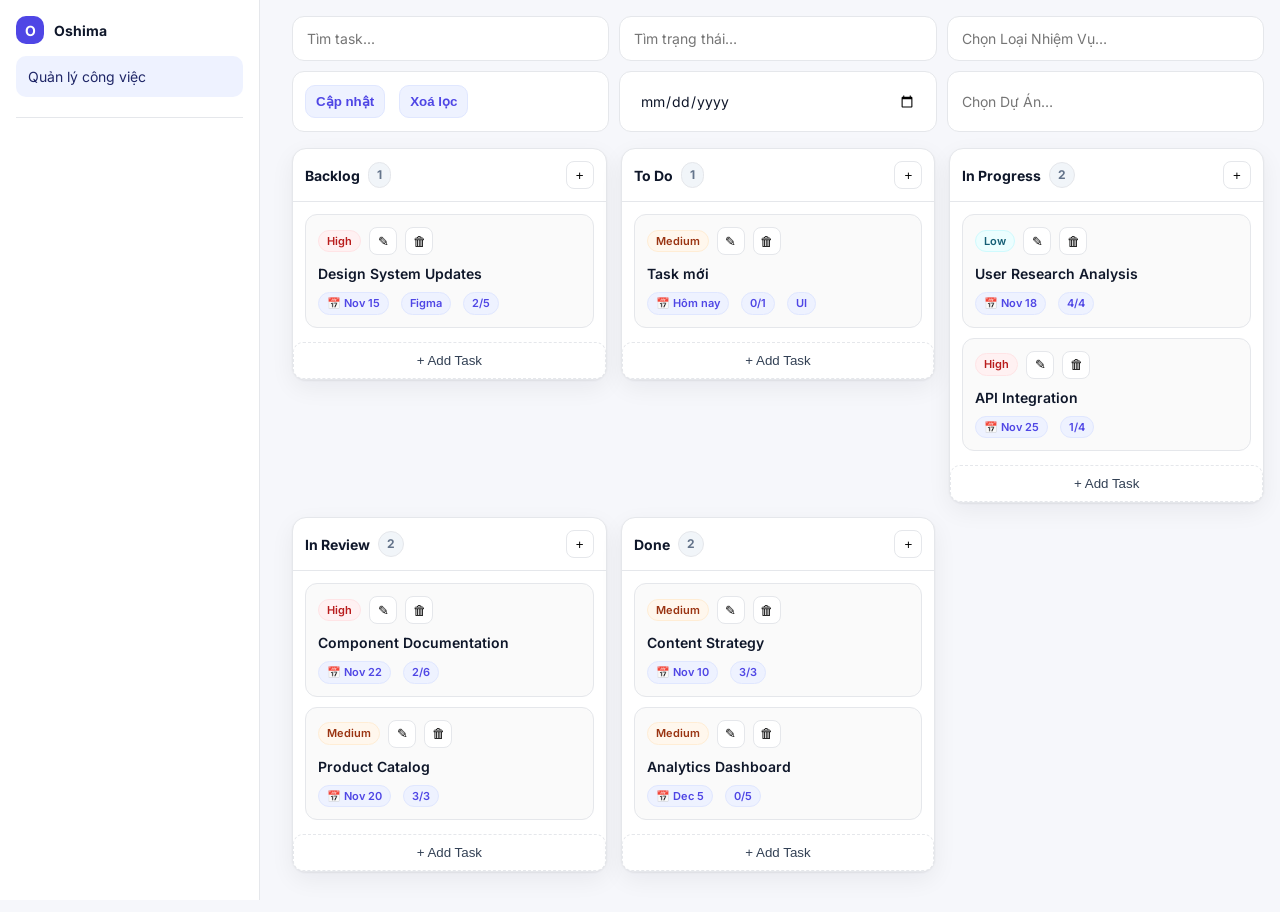
==== commit cfc61536: "Initial push" ====
--- a/index.html
+++ b/index.html
@@ -7,116 +7,20 @@
   <link rel="preconnect" href="https://fonts.googleapis.com">
   <link rel="preconnect" href="https://fonts.gstatic.com" crossorigin>
   <link href="https://fonts.googleapis.com/css2?family=Inter:wght@400;500;600;700&display=swap" rel="stylesheet">
-  <style>
-    :root{
-      --bg:#f6f7fb;        --panel:#fff;      --panel-2:#fafafa;   --text:#0f172a;
-      --muted:#6b7280;     --border:#e5e7eb;  --primary:#4f46e5;   --shadow:0 1px 2px rgba(0,0,0,.06),0 8px 24px rgba(15,23,42,.06);
-      --green:#22c55e;     --orange:#f59e0b;  --red:#ef4444;      --purple:#7c3aed;
-      --chip:#eef2ff;      --chip-t:#4f46e5;  --hover:#f1f5f9;
-    }
-    *{box-sizing:border-box}
-    html,body{height:100%}
-    body{margin:0;background:var(--bg);color:var(--text);font:14px/1.5 Inter,system-ui,-apple-system,Segoe UI,Roboto,Arial}
-    .app{display:grid;grid-template-columns:260px 1fr;gap:16px;min-height:100vh}
-
-    /* Sidebar */
-    .sidebar{background:var(--panel);border-right:1px solid var(--border);padding:16px;position:sticky;top:0;height:100vh}
-    .brand{display:flex;align-items:center;gap:10px;margin-bottom:12px}
-    .brand .logo{width:28px;height:28px;display:grid;place-items:center;border-radius:10px;background:var(--primary);color:#fff;font-weight:700}
-    .nav{display:grid;gap:6px;margin:10px 0 20px}
-    .nav a{display:flex;align-items:center;gap:10px;padding:10px 12px;border-radius:10px;color:var(--text);text-decoration:none}
-    .nav a:hover{background:var(--hover)}
-    .nav .active{background:#eef2ff;color:#1f2667}
-    .sep{height:1px;background:var(--border);margin:16px 0}
-    .mini-h{font-size:12px;color:var(--muted);letter-spacing:.02em;margin-bottom:8px}
-    .proj{display:grid;gap:8px}
-    .proj .item{display:flex;align-items:center;gap:8px;font-size:13px;color:#111827}
-    .status{padding:2px 8px;border-radius:999px;background:#f1f5f9;color:#475569;font-size:11px}
-
-    /* Main */
-    .main{padding:16px 16px 40px}
-    .toolbar{display:grid;grid-template-columns:1fr;gap:12px}
-    .filters{display:grid;grid-template-columns:1.2fr 1fr 1fr 1fr 1fr 1fr; gap:10px}
-    .ip{display:flex;align-items:center;gap:8px;border:1px solid var(--border);background:var(--panel);border-radius:12px;padding:10px 12px}
-    .ip input, .ip select{border:none;flex:1;outline:none;background:transparent;font:inherit;color:inherit}
-    .ip .btn{padding:8px 10px;border-radius:10px;background:#eef2ff;color:var(--primary);font-weight:600;border:1px solid #e0e7ff;cursor:pointer}
-
-    .kanban{margin-top:16px;display:grid;grid-template-columns:repeat(5, minmax(260px, 1fr)); gap:14px; align-items:start}
-    .col{background:var(--panel);border:1px solid var(--border);border-radius:14px;box-shadow:var(--shadow);display:flex;flex-direction:column;min-height:220px}
-    .col-h{display:flex;align-items:center;justify-content:space-between;padding:12px 12px;border-bottom:1px solid var(--border)}
-    .col-h .ttl{display:flex;align-items:center;gap:8px;font-weight:700}
-    .col-h .ttl .count{color:#64748b;background:#f1f5f9;border:1px solid var(--border);padding:3px 8px;border-radius:999px;font-size:12px}
-    .col-h .act{display:flex;align-items:center;gap:6px}
-    .icon-btn{width:28px;height:28px;border-radius:8px;border:1px solid var(--border);background:#fff;display:grid;place-items:center;cursor:pointer}
-    .icon-btn:hover{background:var(--hover)}
-
-    .list{padding:12px;display:grid;gap:10px;min-height:100px}
-
-    /* Card */
-    .card{border:1px solid var(--border);border-radius:12px;background:var(--panel-2);padding:12px;display:grid;gap:8px;cursor:grab}
-    .card.dragging{opacity:.6}
-    .row{display:flex;align-items:center;gap:8px;flex-wrap:wrap}
-    .pri{font-size:11px;padding:2px 8px;border-radius:999px;font-weight:600}
-    .pri.high{background:#fff1f2;color:#b91c1c;border:1px solid #ffe4e6}
-    .pri.medium{background:#fff7ed;color:#9a3412;border:1px solid #ffedd5}
-    .pri.low{background:#ecfeff;color:#155e75;border:1px solid #cffafe}
-    .title{font-weight:600}
-    .meta{display:flex;align-items:center;gap:12px;color:#64748b;font-size:12px}
-    .chip{padding:2px 8px;border-radius:999px;background:var(--chip);color:var(--chip-t);font-size:11px;font-weight:600;border:1px solid #e0e7ff}
-
-    .add{margin-top:2px}
-    .add .add-btn{width:100%;background:#fff;border:1px dashed var(--border);color:#334155;padding:10px;border-radius:10px;cursor:pointer}
-    .add .add-btn:hover{background:var(--hover)}
-
-    /* Dialogs */
-    dialog{border:none;border-radius:16px;box-shadow:var(--shadow);padding:0;max-width:560px;width:92%}
-    .dlg{padding:16px;border-bottom:1px solid var(--border);font-weight:700}
-    .dlg-body{padding:14px;display:grid;gap:10px}
-    .dlg-row{display:grid;gap:8px}
-    .dlg-row label{font-size:12px;color:#64748b}
-    .dlg-row input, .dlg-row textarea, .dlg-row select{padding:10px 12px;border-radius:10px;border:1px solid var(--border);font:inherit}
-    .dlg-act{display:flex;justify-content:flex-end;gap:8px;padding:14px;border-top:1px solid var(--border)}
-    .btn{padding:10px 14px;border-radius:10px;border:1px solid var(--border);background:#fff;cursor:pointer}
-    .btn.primary{background:var(--primary);border-color:#4f46e5;color:#fff}
-
-    @media (max-width: 1300px){
-      .filters{grid-template-columns:1fr 1fr 1fr}
-      .kanban{grid-template-columns:repeat(3, minmax(260px, 1fr))}
-    }
-    @media (max-width: 900px){
-      .app{grid-template-columns:1fr}
-      .sidebar{position:relative;height:auto}
-      .kanban{grid-template-columns:repeat(2, minmax(260px, 1fr))}
-    }
-    @media (max-width: 640px){
-      .kanban{grid-template-columns:1fr}
-    }
-  </style>
+  <link rel="stylesheet" href="assets/css/style.css" />
+  <link rel="stylesheet" href="assets/css/button.css" />
 </head>
 <body>
   <div class="app">
     <!-- SIDEBAR -->
     <aside class="sidebar">
-      <div class="brand"><div class="logo">T</div><strong>Taskora</strong></div>
+      <div class="brand"><div class="logo">O</div><strong>Oshima</strong></div>
       <nav class="nav">
-        <a class="active" href="#">Trang chủ</a>
-        <a href="#">Dự án</a>
-        <a href="#">My Tasks</a>
-        <a href="#">Kanban desk</a>
-        <a href="#">Lịch</a>
-        <a href="#">Liên hệ</a>
-        <a href="#">Thông báo</a>
-        <a href="#">Tìm kiếm</a>
+        <a class="active" href="#">Quản lý công việc</a>
+        
       </nav>
       <div class="sep"></div>
-      <div>
-        <div class="mini-h">LATEST PROJECTS</div>
-        <div class="proj">
-          <div class="item"><span class="status">Progress</span> Figma Design System</div>
-          <div class="item"><span class="status">Planning</span> Keep React</div>
-          <div class="item"><span class="status">Completed</span> StaticMania</div>
-        </div>
-      </div>
+      
     </aside>
 
     <!-- MAIN -->
@@ -127,7 +31,7 @@
           <label class="ip"><input placeholder="Tìm trạng thái…"/></label>
           <label class="ip"><input placeholder="Chọn Loại Nhiệm Vụ…"/></label>
           <label class="ip"><button class="btn" id="btn-refresh">Cập nhật</button><button class="btn" id="btn-clear" style="margin-left:6px">Xoá lọc</button></label>
-          <label class="ip"><input type="date"/></label>
+          <label class="ip"><input type="date" class="field" id="from_picker"></label>
           <label class="ip"><input placeholder="Chọn Dự Án…"/></label>
         </div>
       </div>
@@ -155,11 +59,11 @@
       <input type="hidden" id="taskId" />
       <div class="dlg-row">
         <label>Tiêu đề</label>
-        <input id="taskTitle" required />
+        <input id="taskTitle" class="field field-lg" required />
       </div>
       <div class="dlg-row">
         <label>Mức ưu tiên</label>
-        <select id="taskPriority">
+        <select id="taskPriority" class="field field-lg">
           <option value="high">High</option>
           <option value="medium">Medium</option>
           <option value="low">Low</option>
@@ -167,11 +71,11 @@
       </div>
       <div class="dlg-row">
         <label>Ghi chú</label>
-        <textarea id="taskNote" rows="3" placeholder="Mô tả ngắn…"></textarea>
+        <textarea id="taskNote" rows="3" class="field field-lg" placeholder="Mô tả ngắn…"></textarea>
       </div>
       <div class="dlg-row">
         <label>Thẻ (tag)</label>
-        <input id="taskTag" placeholder="VD: 2/5, 0/1, Design…" />
+        <input id="taskTag" class="field field-lg" placeholder="VD: 2/5, 0/1, Design…" />
       </div>
       <div class="dlg-act">
         <button class="btn" value="cancel">Huỷ</button>
@@ -180,184 +84,8 @@
     </form>
   </dialog>
 
-  <script>
-    // --- Demo data ---
-    const initData = {
-      columns: [
-        { id: 'backlog',  title: 'Backlog',   tasks: [
-          { id: nid(), title: 'Design System Updates', pri: 'high',  date: 'Nov 15', note:'Cập nhật màu và spacing', tags:['Figma','2/5'] },
-        ]},
-        { id: 'todo',     title: 'To Do',     tasks: [
-          { id: nid(), title: 'Task mới', pri: 'medium', date: 'Hôm nay', note:'Đầu việc mới', tags:['0/1','UI'] },
-        ]},
-        { id: 'progress', title: 'In Progress', tasks: [
-          { id: nid(), title: 'User Research Analysis', pri: 'low', date: 'Nov 18', note:'Phỏng vấn 5 user', tags:['4/4'] },
-          { id: nid(), title: 'API Integration', pri: 'high', date: 'Nov 25', note:'Kết nối ERP', tags:['1/4'] },
-        ]},
-        { id: 'review',   title: 'In Review', tasks: [
-          { id: nid(), title: 'Component Documentation', pri: 'high', date: 'Nov 22', note:'Viết doc Button', tags:['2/6'] },
-          { id: nid(), title: 'Product Catalog', pri: 'medium', date: 'Nov 20', note:'Ảnh sản phẩm', tags:['3/3'] },
-        ]},
-        { id: 'done',     title: 'Done',      tasks: [
-          { id: nid(), title: 'Content Strategy', pri: 'medium', date: 'Nov 10', note:'Plan Q4', tags:['3/3'] },
-          { id: nid(), title: 'Analytics Dashboard', pri: 'medium', date: 'Dec 5', note:'V1 hoàn tất', tags:['0/5'] },
-        ]},
-      ]
-    };
-
-    const KEY='taskora_kanban_v1';
-    let state = load();
-    function load(){ try{ const s = localStorage.getItem(KEY); if(s){ return JSON.parse(s);} }catch(e){} return initData; }
-    function save(){ localStorage.setItem(KEY, JSON.stringify(state)); }
-
-    const $kanban = document.getElementById('kanban');
-
-    // --- Render ---
-    function render(){
-      $kanban.innerHTML = '';
-      state.columns.forEach(col => {
-        const wrap = el('div','col');
-        // header
-        const h = el('div','col-h');
-        const ttl = el('div','ttl');
-        ttl.append(document.createTextNode(col.title), el('span','count', String(col.tasks.length)) );
-        const act = el('div','act');
-        act.append(iconButton('+',()=> openDialog(col.id)));
-        h.append(ttl, act);
-        wrap.append(h);
-
-        // list
-        const list = el('div','list');
-        list.dataset.col = col.id;
-        list.addEventListener('dragover', onDragOver);
-        list.addEventListener('drop', onDrop);
-
-        col.tasks.forEach(t => list.append(renderCard(t)) );
-
-        // add button
-        const add = el('div','add');
-        const btn = el('button','add-btn','+ Add Task');
-        btn.onclick = ()=> openDialog(col.id);
-        add.append(btn);
-
-        wrap.append(list, add);
-        $kanban.append(wrap);
-      });
-    }
-
-    function renderCard(t){
-      const c = el('div','card');
-      c.draggable = true; c.dataset.id = t.id;
-      c.addEventListener('dragstart', onDragStart);
-      c.addEventListener('dragend', onDragEnd);
-      // mở chi tiết khi click card
-      c.addEventListener('click', ()=> showDetail(t));
-
-      const top = el('div','row');
-      const editBtn = iconButton('✎', (e)=>{ e.stopPropagation(); openDialog(null,t); });
-      const delBtn  = iconButton('🗑', (e)=>{ e.stopPropagation(); removeTask(t.id); });
-      top.append(el('span',`pri ${t.pri}`,cap(t.pri)) , editBtn , delBtn );
-
-      const title = el('div','title', t.title);
-      const meta = el('div','meta');
-      meta.append(el('span','chip', '📅 ' + (t.date||'')));
-      (t.tags||[]).forEach(s=> meta.append(el('span','chip', s)));
-
-      c.append(top,title,meta);
-      return c;
-    }
-
-    // --- Helpers ---
-    function el(tag, cls, text){ const e=document.createElement(tag); if(cls) e.className=cls; if(text!==undefined) e.textContent=text; return e; }
-    function cap(s){return s? s.charAt(0).toUpperCase()+s.slice(1):''}
-    function iconButton(symbol, fn){ const b = el('button','icon-btn'); b.type='button'; b.textContent=symbol; b.onclick=fn; return b; }
-    function nid(){ return Math.random().toString(36).slice(2,9); }
-
-    // --- DnD ---
-    let dragId = null, isDragging = false;
-    function onDragStart(e){ dragId = e.currentTarget.dataset.id; isDragging = true; e.currentTarget.classList.add('dragging'); }
-    function onDragEnd(e){ e.currentTarget.classList.remove('dragging'); dragId=null; setTimeout(()=>{ isDragging=false; },0); }
-    function onDragOver(e){ e.preventDefault(); }
-    function onDrop(e){ e.preventDefault(); const colId = e.currentTarget.dataset.col; if(!dragId) return; const info = findTask(dragId); if(!info) return; info.col.tasks.splice(info.i,1); const targetCol = state.columns.find(c=>c.id===colId); targetCol.tasks.push(info.task); save(); render(); }
-
-    function findTask(id){ for(const col of state.columns){ const i = col.tasks.findIndex(x=>x.id===id); if(i>-1) return {col,i,task:col.tasks[i]} } return null }
-
-    // --- CRUD ---
-    function removeTask(id){ const info = findTask(id); if(!info) return; if(confirm('Xoá task này?')){ info.col.tasks.splice(info.i,1); save(); render(); } }
-
-    const dlg = document.getElementById('taskDlg');
-    const fId = document.getElementById('taskId');
-    const fT = document.getElementById('taskTitle');
-    const fP = document.getElementById('taskPriority');
-    const fN = document.getElementById('taskNote');
-    const fG = document.getElementById('taskTag');
-
-    function openDialog(colId, task){
-      dlg.returnValue='';
-      fId.value = task? task.id : '';
-      fT.value  = task? task.title : '';
-      fP.value  = task? task.pri   : 'medium';
-      fN.value  = task? (task.note||'') : '';
-      fG.value  = task? (task.tags||[]).join(', ') : '';
-      dlg.dataset.col = colId || (findTask(task?.id)?.col.id);
-      dlg.showModal();
-    }
-
-    document.getElementById('btnSaveTask').addEventListener('click', (e)=>{
-      e.preventDefault();
-      const id = fId.value || nid();
-      const t  = { id, title:fT.value.trim(), pri:fP.value, note:fN.value.trim(), date:'Hôm nay', tags: fG.value? fG.value.split(',').map(s=>s.trim()).filter(Boolean):[] };
-      const exists = findTask(id);
-      if(exists){ Object.assign(exists.task, t); }
-      else { const cid = dlg.dataset.col; const target = state.columns.find(c=>c.id===cid); target.tasks.push(t); }
-      save(); render(); dlg.close();
-    });
-
-    // --- Detail ---
-    const dDlg   = document.getElementById('detailDlg');
-    const dBody  = document.getElementById('detailBody');
-    const dEdit  = document.getElementById('dEdit');
-    const dDel   = document.getElementById('dDelete');
-    let curTask  = null;
-
-    function showDetail(t){
-      curTask = t;
-      dBody.innerHTML = '';
-      const row = (label, val)=>{ const wrap = el('div','dlg-row'); const lb = document.createElement('label'); lb.textContent=label; const v = document.createElement('div'); v.textContent = val || '—'; wrap.append(lb,v); return wrap; };
-      dBody.append(
-        row('Tiêu đề', t.title),
-        row('Ưu tiên', cap(t.pri)),
-        row('Ngày', t.date||''),
-        row('Ghi chú', t.note||'')
-      );
-      // tags
-      const tagWrap = el('div','dlg-row'); const lb = document.createElement('label'); lb.textContent='Tags'; const box = document.createElement('div'); (t.tags||[]).forEach(s=> box.append(el('span','chip',s))); tagWrap.append(lb,box); dBody.append(tagWrap);
-
-      dEdit.onclick = ()=>{ dDlg.close(); openDialog(null, t); };
-      dDel.onclick  = ()=>{ if(confirm('Xoá task này?')){ dDlg.close(); removeTask(t.id); } };
-
-      dDlg.showModal();
-    }
-
-    // Tìm kiếm
-    document.getElementById('q-task').addEventListener('input', (e)=>{
-      const q = e.target.value.toLowerCase();
-      document.querySelectorAll('.card').forEach(card=>{
-        const title = card.querySelector('.title').textContent.toLowerCase();
-        card.style.display = title.includes(q) ? '' : 'none';
-      });
-    });
-    document.getElementById('btn-clear').onclick = ()=>{
-      document.getElementById('q-task').value = '';
-      document.querySelectorAll('.card').forEach(c=> c.style.display='');
-    };
-    document.getElementById('btn-refresh').onclick = ()=> render();
-
-    // initial render
-    render();
-
-    // Legacy shim: nếu nơi nào còn gọi openDetail(id)
-    window.openDetail = function(id){ try{ const info = findTask(id); if(info) showDetail(info.task); }catch(err){ console.error('openDetail shim error', err); } };
-  </script>
+  <script src="assets/lib/jquery.min.js"></script>
+  <script src="assets/data/mock-data.js"></script>
+  <script src="assets/js/index.js"></script>
 </body>
 </html>
--- a/assets/css/style.css
+++ b/assets/css/style.css
@@ -0,0 +1,100 @@
+
+:root{
+  --bg:#f6f7fb;        --panel:#fff;      --panel-2:#fafafa;   --text:#0f172a;
+  --muted:#6b7280;     --border:#e5e7eb;  --primary:#4f46e5;   --shadow:0 1px 2px rgba(0,0,0,.06),0 8px 24px rgba(15,23,42,.06);
+  --green:#22c55e;     --orange:#f59e0b;  --red:#ef4444;      --purple:#7c3aed;
+  --chip:#eef2ff;      --chip-t:#4f46e5;  --hover:#f1f5f9;
+}
+*{box-sizing:border-box}
+html,body{height:100%}
+body{margin:0;background:var(--bg);color:var(--text);font:14px/1.5 Inter,system-ui,-apple-system,Segoe UI,Roboto,Arial}
+.app{display:grid;grid-template-columns:260px 1fr;gap:16px;min-height:100vh}
+
+/* Sidebar */
+.sidebar{background:var(--panel);border-right:1px solid var(--border);padding:16px;position:sticky;top:0;height:100vh}
+.brand{display:flex;align-items:center;gap:10px;margin-bottom:12px}
+.brand .logo{width:28px;height:28px;display:grid;place-items:center;border-radius:10px;background:var(--primary);color:#fff;font-weight:700}
+.nav{display:grid;gap:6px;margin:10px 0 20px}
+.nav a{display:flex;align-items:center;gap:10px;padding:10px 12px;border-radius:10px;color:var(--text);text-decoration:none}
+.nav a:hover{background:var(--hover)}
+.nav .active{background:#eef2ff;color:#1f2667}
+.sep{height:1px;background:var(--border);margin:16px 0}
+.mini-h{font-size:12px;color:var(--muted);letter-spacing:.02em;margin-bottom:8px}
+.proj{display:grid;gap:8px}
+.proj .item{display:flex;align-items:center;gap:8px;font-size:13px;color:#111827}
+.status{padding:2px 8px;border-radius:999px;background:#f1f5f9;color:#475569;font-size:11px}
+
+/* Main */
+.main{padding:16px 16px 40px}
+.toolbar{display:grid;grid-template-columns:1fr;gap:12px}
+.filters{display:grid;grid-template-columns:1.2fr 1fr 1fr 1fr 1fr 1fr; gap:10px}
+.ip{display:flex;align-items:center;gap:8px;border:1px solid var(--border);background:var(--panel);border-radius:12px;padding:10px 12px}
+.ip input, .ip select{border:none;flex:1;outline:none;background:transparent;font:inherit;color:inherit}
+.ip .btn{padding:8px 10px;border-radius:10px;background:#eef2ff;color:var(--primary);font-weight:600;border:1px solid #e0e7ff;cursor:pointer}
+
+.kanban{margin-top:16px;display:grid;grid-template-columns:repeat(5, minmax(260px, 1fr)); gap:14px; align-items:start}
+.col{background:var(--panel);border:1px solid var(--border);border-radius:14px;box-shadow:var(--shadow);display:flex;flex-direction:column;min-height:220px}
+.col-h{display:flex;align-items:center;justify-content:space-between;padding:12px 12px;border-bottom:1px solid var(--border)}
+.col-h .ttl{display:flex;align-items:center;gap:8px;font-weight:700}
+.col-h .ttl .count{color:#64748b;background:#f1f5f9;border:1px solid var(--border);padding:3px 8px;border-radius:999px;font-size:12px}
+.col-h .act{display:flex;align-items:center;gap:6px}
+.icon-btn{width:28px;height:28px;border-radius:8px;border:1px solid var(--border);background:#fff;display:grid;place-items:center;cursor:pointer}
+.icon-btn:hover{background:var(--hover)}
+
+.list{padding:12px;display:grid;gap:10px;min-height:100px}
+
+/* Card */
+.card{border:1px solid var(--border);border-radius:12px;background:var(--panel-2);padding:12px;display:grid;gap:8px;cursor:grab}
+.card.dragging{opacity:.6}
+.row{display:flex;align-items:center;gap:8px;flex-wrap:wrap}
+.pri{font-size:11px;padding:2px 8px;border-radius:999px;font-weight:600}
+.pri.high{background:#fff1f2;color:#b91c1c;border:1px solid #ffe4e6}
+.pri.medium{background:#fff7ed;color:#9a3412;border:1px solid #ffedd5}
+.pri.low{background:#ecfeff;color:#155e75;border:1px solid #cffafe}
+.title{font-weight:600}
+.meta{display:flex;align-items:center;gap:12px;color:#64748b;font-size:12px}
+.chip{padding:2px 8px;border-radius:999px;background:var(--chip);color:var(--chip-t);font-size:11px;font-weight:600;border:1px solid #e0e7ff}
+
+.add{margin-top:2px}
+.add .add-btn{width:100%;background:#fff;border:1px dashed var(--border);color:#334155;padding:10px;border-radius:10px;cursor:pointer}
+.add .add-btn:hover{background:var(--hover)}
+
+/* Dialogs */
+dialog{border:none;border-radius:16px;box-shadow:var(--shadow);padding:0;max-width:560px;width:92%}
+.dlg{padding:16px;border-bottom:1px solid var(--border);font-weight:700}
+.dlg-body{padding:14px;display:grid;gap:10px}
+.dlg-row{display:grid;gap:8px}
+.dlg-row label{font-size:12px;color:#64748b}
+.dlg-row input, .dlg-row textarea, .dlg-row select{padding:10px 12px;border-radius:10px;border:1px solid var(--border);font:inherit}
+.dlg-act{display:flex;justify-content:flex-end;gap:8px;padding:14px;border-top:1px solid var(--border)}
+.btn{padding:10px 14px;border-radius:10px;border:1px solid var(--border);background:#fff;cursor:pointer}
+.btn.primary{background:var(--primary);border-color:#4f46e5;color:#fff}
+
+/* Reusable field classes (for inline-to-class refactor) */
+.field{
+  width:100%;
+  border:1px solid var(--border);
+  border-radius:10px;
+  padding:8px;
+  background:var(--panel-2);
+  outline:none;
+  font:inherit;
+  color:inherit;
+  box-sizing:border-box;
+}
+.field:focus{border-color:#c7d2fe;box-shadow:0 0 0 3px rgba(79,70,229,.15)}
+.field-sm{padding:6px 8px;border-radius:8px}
+.field-lg{padding:12px 14px;border-radius:12px}
+
+@media (max-width: 1300px){
+  .filters{grid-template-columns:1fr 1fr 1fr}
+  .kanban{grid-template-columns:repeat(3, minmax(260px, 1fr))}
+}
+@media (max-width: 900px){
+  .app{grid-template-columns:1fr}
+  .sidebar{position:relative;height:auto}
+  .kanban{grid-template-columns:repeat(2, minmax(260px, 1fr))}
+}
+@media (max-width: 640px){
+  .kanban{grid-template-columns:1fr}
+}
--- a/assets/css/button.css
+++ b/assets/css/button.css
@@ -0,0 +1,25 @@
+.btn {
+  padding: 10px 14px;
+  border-radius: 10px;
+  border: 1px solid var(--border);
+  background: #fff;
+  cursor: pointer;
+}
+.btn.primary {
+  background: var(--primary);
+  border-color: #4f46e5;
+  color: #fff;
+}
+.icon-btn {
+  width: 28px;
+  height: 28px;
+  border-radius: 8px;
+  border: 1px solid var(--border);
+  background: #fff;
+  display: grid;
+  place-items: center;
+  cursor: pointer;
+}
+.icon-btn:hover {
+  background: var(--hover);
+}
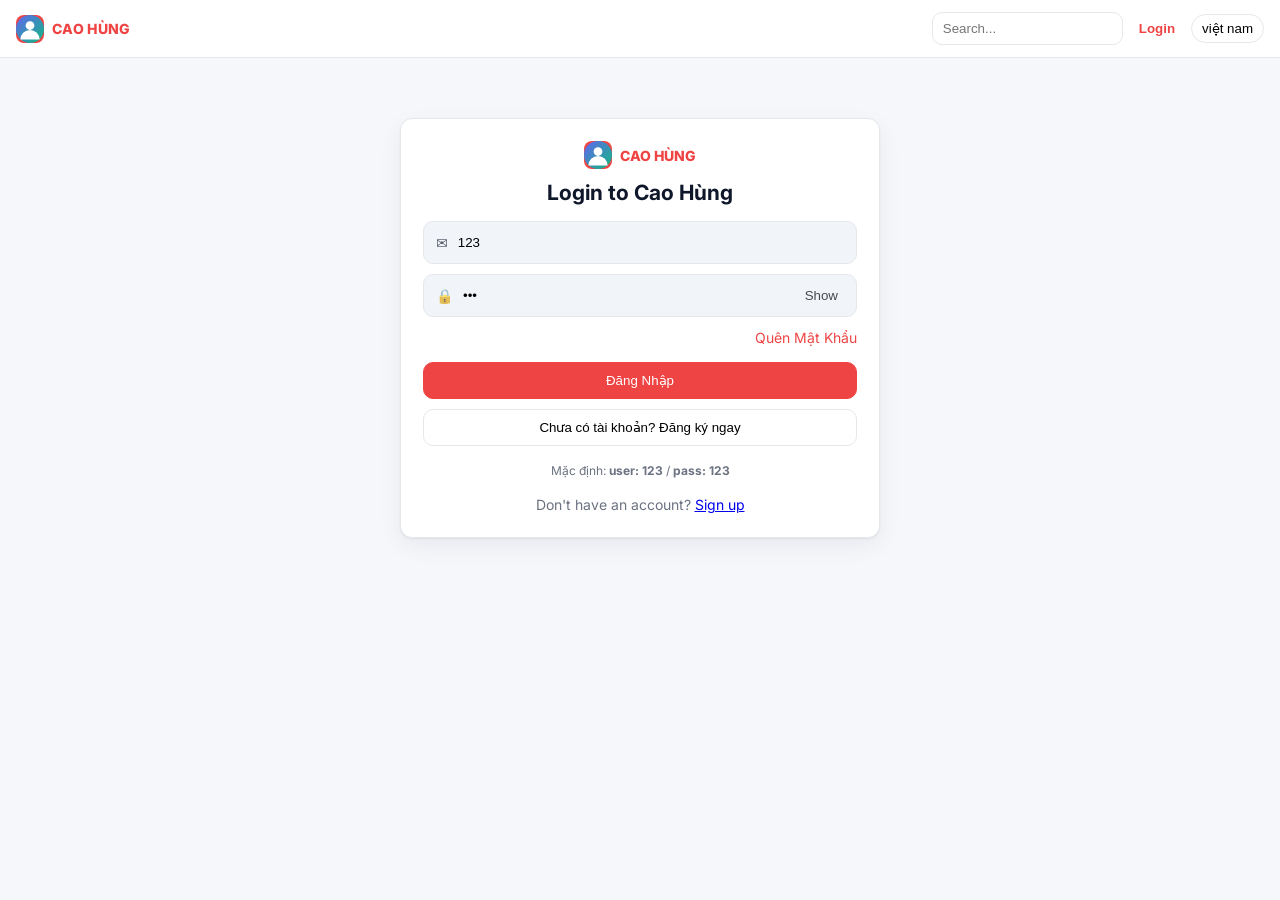
==== commit cae33bcd: "Login Add" ====
--- a/index.html
+++ b/index.html
@@ -1,91 +1,232 @@
 <!DOCTYPE html>
-<html lang="vi" data-theme="light">
+<html lang="vi">
 <head>
-  <meta charset="utf-8" />
-  <meta name="viewport" content="width=device-width, initial-scale=1" />
-  <title>Kanban Desk – Taskora Style</title>
+  <meta charset="utf-8"/>
+  <meta name="viewport" content="width=device-width, initial-scale=1"/>
+  <title>Kanban Desk</title>
   <link rel="preconnect" href="https://fonts.googleapis.com">
   <link rel="preconnect" href="https://fonts.gstatic.com" crossorigin>
   <link href="https://fonts.googleapis.com/css2?family=Inter:wght@400;500;600;700&display=swap" rel="stylesheet">
-  <link rel="stylesheet" href="assets/css/style.css" />
-  <link rel="stylesheet" href="assets/css/button.css" />
+  <link rel="stylesheet" href="assets/css/style.css"/>
 </head>
 <body>
-  <div class="app">
-    <!-- SIDEBAR -->
-    <aside class="sidebar">
-      <div class="brand"><div class="logo">O</div><strong>Oshima</strong></div>
-      <nav class="nav">
-        <a class="active" href="#">Quản lý công việc</a>
-        
-      </nav>
-      <div class="sep"></div>
-      
-    </aside>
-
-    <!-- MAIN -->
+  <!-- LOGIN -->
+  <div id="login" class="login">
+    <header class="login__topbar">
+      <div class="login__brand"><img src="assets/img/avatar.svg" class="login__logo"/><span>CAO HÙNG</span></div>
+      <div class="login__actions">
+        <input class="login__search" placeholder="Search..."/>
+        <button class="login__ghost">Login</button>
+        <button class="login__chip">việt nam</button>
+      </div>
+    </header>
+    <div class="login__wrap">
+      <div class="login-card">
+        <div class="login-card__logo"><img src="assets/img/avatar.svg"/><span>CAO HÙNG</span></div>
+        <h2 class="login-card__title">Login to Cao Hùng</h2>
+        <form id="loginForm" class="login-card__form">
+          <label class="login-card__row">
+            <span class="login-card__icon">✉</span>
+            <input id="lg_user" placeholder="Administrator" autocomplete="username" value="123"/>
+          </label>
+          <label class="login-card__row">
+            <span class="login-card__icon">🔒</span>
+            <input id="lg_pass" type="password" value="123" autocomplete="current-password"/>
+            <button type="button" class="login-card__show" data-toggle>Show</button>
+          </label>
+          <div class="login-card__aux"><a href="#" class="login-card__link">Quên Mật Khẩu</a></div>
+          <button class="btn btn--danger login-card__submit" type="submit">Đăng Nhập</button>
+          <button class="btn login-card__ghost" type="button">Chưa có tài khoản? Đăng ký ngay</button>
+          <div class="login-card__hint">Mặc định: <b>user: 123</b> / <b>pass: 123</b></div>
+          <div class="login-card__small">Don't have an account? <a href="#">Sign up</a></div>
+        </form>
+      </div>
+    </div>
+  </div>
+
+  <!-- APP -->
+  <div id="app" class="app is-hidden">
+    <header class="appbar">
+      <div class="appbar__left"><strong>Kanban Desk</strong></div>
+      <div class="appbar__right">
+        <button id="btnAccount" class="avatar-btn" title="Account">
+          <img src="assets/img/avatar.svg" alt="user"/>
+          <span class="avatar-btn__name">User</span>
+        </button>
+        <div id="acctMenu" class="menu" hidden>
+          <button class="menu__item" data-action="profile">My Profile</button>
+          <button class="menu__item" data-action="logout">Logout</button>
+        </div>
+      </div>
+    </header>
     <main class="main">
       <div class="toolbar">
-        <div class="filters">
-          <label class="ip"><input id="q-task" placeholder="Tìm task..."/></label>
-          <label class="ip"><input placeholder="Tìm trạng thái…"/></label>
-          <label class="ip"><input placeholder="Chọn Loại Nhiệm Vụ…"/></label>
-          <label class="ip"><button class="btn" id="btn-refresh">Cập nhật</button><button class="btn" id="btn-clear" style="margin-left:6px">Xoá lọc</button></label>
-          <label class="ip"><input type="date" class="field" id="from_picker"></label>
-          <label class="ip"><input placeholder="Chọn Dự Án…"/></label>
-        </div>
-      </div>
-
-      <!-- KANBAN -->
+        <div class="toolbar__filters">
+          <label class="toolbar__control"><input id="q-task" class="field field--search" placeholder="Tìm task..."/></label>
+          <label class="toolbar__control"><button class="btn" id="btn-refresh">Cập nhật</button><button class="btn" id="btn-clear" style="margin-left:6px">Xoá lọc</button></label>
+          <label class="toolbar__control"><input type="date" class="field" id="from_picker"></label>
+        </div>
+      </div>
+      
+      <!-- TEAM MEMBERS -->
+      <section class="members">
+        <div class="members__head">
+          <h2>Đội của tôi</h2>
+          <div class="members__hint">Danh sách nhân viên dưới quyền</div>
+        </div>
+        <div id="membersGrid" class="members__grid"></div>
+      </section>
+
       <section class="kanban" id="kanban"></section>
     </main>
   </div>
 
-  <!-- Dialog: Chi tiết -->
-  <dialog id="detailDlg">
-    <div class="dlg">Chi tiết Task</div>
-    <div class="dlg-body" id="detailBody"></div>
-    <div class="dlg-act">
-      <button class="btn" id="dDelete">Xoá</button>
-      <button class="btn primary" id="dEdit">Sửa</button>
-      <form method="dialog" style="display:inline"><button class="btn" value="cancel">Đóng</button></form>
-    </div>
-  </dialog>
-
-  <!-- Dialog: Thêm/Sửa -->
-  <dialog id="taskDlg">
-    <div class="dlg">Thêm/Cập nhật Task</div>
-    <form method="dialog" class="dlg-body" id="taskForm">
-      <input type="hidden" id="taskId" />
-      <div class="dlg-row">
-        <label>Tiêu đề</label>
-        <input id="taskTitle" class="field field-lg" required />
-      </div>
-      <div class="dlg-row">
-        <label>Mức ưu tiên</label>
-        <select id="taskPriority" class="field field-lg">
-          <option value="high">High</option>
-          <option value="medium">Medium</option>
-          <option value="low">Low</option>
-        </select>
-      </div>
-      <div class="dlg-row">
-        <label>Ghi chú</label>
-        <textarea id="taskNote" rows="3" class="field field-lg" placeholder="Mô tả ngắn…"></textarea>
-      </div>
-      <div class="dlg-row">
-        <label>Thẻ (tag)</label>
-        <input id="taskTag" class="field field-lg" placeholder="VD: 2/5, 0/1, Design…" />
-      </div>
-      <div class="dlg-act">
-        <button class="btn" value="cancel">Huỷ</button>
-        <button class="btn primary" id="btnSaveTask" value="default">Lưu</button>
-      </div>
-    </form>
-  </dialog>
-
-  <script src="assets/lib/jquery.min.js"></script>
+  <!-- DETAIL MODAL -->
+  <dialog id="detailDlg" class="task-modal">
+    <div class="task-modal__wrap">
+      <button class="task-modal__close" data-close>&times;</button>
+      <div class="task-modal__header">
+        <div class="task-modal__title" id="dTitle">—</div>
+        <div class="task-modal__subtitle" id="dProject">—</div>
+        <div class="task-modal__badges" id="dBadges"></div>
+      </div>
+      <div class="task-modal__desc" id="dDesc">—</div>
+      <div class="task-modal__hr"></div>
+      <div class="task-modal__grid">
+        <div><div class="task-meta__label">Due Date</div><div class="task-meta__value" id="dDue">—</div></div>
+        <div><div class="task-meta__label">Created</div><div class="task-meta__value" id="dCreated">—</div></div>
+      </div>
+      <div class="task-modal__section">
+        <div class="task-modal__section-title">Assignees</div>
+        <div class="assignees" id="dAssignees"></div>
+      </div>
+      <div class="task-modal__section">
+        <div class="task-modal__section-title"><span>Subtasks (<span id="dSubC">0</span>)</span><span id="dPct" class="task-modal__pct">0%</span></div>
+        <div class="progress"><div class="progress__bar"><div class="progress__fill" id="dProg"></div></div></div>
+      </div>
+      <div class="task-modal__footer">
+        <span class="footer-chip">📎 <b id="fAtt">0</b> attachments</span>
+        <span class="footer-chip">💬 <b id="fCmt">0</b> comments</span>
+        <span class="footer-chip">🏷️ <span id="fSpace">—</span></span>
+      </div>
+      <div class="task-modal__actions">
+        <button class="btn" id="dEdit">Edit Task</button>
+        <button class="btn btn--primary" id="dComplete">Complete Task</button>
+      </div>
+    </div>
+  </dialog>
+
+  
+  <!-- PROFILE DIALOG (Enhanced) -->
+  <dialog id="profileDlg" class="task-modal">
+    <div class="task-modal__wrap">
+      <button class="task-modal__close" data-close>&times;</button>
+      <div class="task-modal__header">
+        <div class="task-modal__title">My Profile</div>
+        <div class="task-modal__subtitle">Thông tin tài khoản</div>
+      </div>
+
+      <div class="profile">
+        <div class="profile__left">
+          <img id="pfAvatar" class="profile__avatar" src="assets/img/avatar.svg" alt="avatar"/>
+          <!-- (Optional) đổi ảnh: để sau nếu cần -->
+        </div>
+        <div class="profile__right">
+          <div class="profile__row">
+            <label>Họ & Tên</label>
+            <input id="pfName" class="field" placeholder="Họ tên"/>
+          </div>
+          <div class="profile__row">
+            <label>Số điện thoại</label>
+            <input id="pfPhone" class="field" placeholder="Số điện thoại"/>
+          </div>
+          <div class="profile__row">
+            <label>Email</label>
+            <input id="pfEmail" class="field" placeholder="Email"/>
+          </div>
+          <div class="profile__row">
+            <label>Điểm đánh giá</label>
+            <input id="pfRating" class="field" type="number" min="0" max="100" placeholder="0-100"/>
+          </div>
+        </div>
+      </div>
+
+      <div class="task-modal__hr"></div>
+
+      <div class="profile__row">
+        <div class="task-modal__section-title">Đổi mật khẩu</div>
+        <div class="profile__pw">
+          <input id="pwOld" class="field" type="password" placeholder="Mật khẩu hiện tại"/>
+          <input id="pwNew" class="field" type="password" placeholder="Mật khẩu mới"/>
+          <input id="pwNew2" class="field" type="password" placeholder="Nhập lại mật khẩu mới"/>
+          <button id="btnChangePw" class="btn btn--primary">Đổi mật khẩu</button>
+        </div>
+        <div class="profile__hint">* Mật khẩu này dùng cho màn hình đăng nhập (demo localStorage)</div>
+      </div>
+
+      <div class="task-modal__actions" style="justify-content:flex-end">
+        <button id="btnSaveProfile" class="btn btn--primary">Lưu hồ sơ</button>
+      </div>
+    </div>
+  </dialog>
+
+
+
+  <!-- ASSIGN TASK DIALOG -->
+  <dialog id="assignDlg" class="task-modal">
+    <div class="task-modal__wrap">
+      <button class="task-modal__close" data-close>&times;</button>
+      <div class="task-modal__header">
+        <div class="task-modal__title">Giao việc</div>
+        <div class="task-modal__subtitle">Giao nhiệm vụ trực tiếp cho: <b id="asgEmpName">—</b></div>
+      </div>
+      <form id="assignForm" class="login-card__form" method="dialog" style="margin-top:8px">
+        <label class="login-card__row">
+          <span class="login-card__icon">📝</span>
+          <input id="asgTitle" placeholder="Tiêu đề công việc" required/>
+        </label>
+        <label class="login-card__row">
+          <span class="login-card__icon">📅</span>
+          <input id="asgDue" type="date" required/>
+        </label>
+        <label class="login-card__row">
+          <span class="login-card__icon">🏷️</span>
+          <input id="asgTags" placeholder="Nhãn (ví dụ: UI, API)"/>
+        </label>
+        <div style="display:flex;gap:8px;justify-content:flex-end">
+          <button type="submit" class="btn btn--primary">Giao việc</button>
+        </div>
+      </form>
+    </div>
+  </dialog>
+
+  <!-- REVIEW (A.5) DIALOG -->
+  <dialog id="reviewDlg" class="task-modal">
+    <div class="task-modal__wrap">
+      <button class="task-modal__close" data-close>&times;</button>
+      <div class="task-modal__header">
+        <div class="task-modal__title">Đánh giá ngày (A.5)</div>
+        <div class="task-modal__subtitle">Nhân viên: <b id="rvEmpName">—</b></div>
+      </div>
+      <div class="task-modal__section">
+        <div class="task-modal__section-title">Tổng quan hôm nay</div>
+        <div id="rvToday" style="color:#111827">—</div>
+      </div>
+      <div class="task-modal__section">
+        <div class="task-modal__section-title">Nhận xét</div>
+        <label class="login-card__row">
+          <span class="login-card__icon">💬</span>
+          <input id="rvNote" placeholder="Nhận xét nhanh..."/>
+        </label>
+        <div style="display:flex;gap:8px;justify-content:flex-end;margin-top:8px">
+          <button id="rvSave" class="btn btn--primary">Lưu đánh giá</button>
+        </div>
+      </div>
+    </div>
+  </dialog>
+
   <script src="assets/data/mock-data.js"></script>
+  <script src="assets/data/members.js"></script>
   <script src="assets/js/index.js"></script>
 </body>
 </html>
--- a/assets/css/style.css
+++ b/assets/css/style.css
@@ -1,51 +1,62 @@
 
 :root{
-  --bg:#f6f7fb;        --panel:#fff;      --panel-2:#fafafa;   --text:#0f172a;
-  --muted:#6b7280;     --border:#e5e7eb;  --primary:#4f46e5;   --shadow:0 1px 2px rgba(0,0,0,.06),0 8px 24px rgba(15,23,42,.06);
-  --green:#22c55e;     --orange:#f59e0b;  --red:#ef4444;      --purple:#7c3aed;
-  --chip:#eef2ff;      --chip-t:#4f46e5;  --hover:#f1f5f9;
+  --bg:#f6f7fb; --panel:#fff; --panel-2:#fafafa; --text:#0f172a;
+  --muted:#6b7280; --border:#e5e7eb; --primary:#ef4444; --hover:#f1f5f9;
 }
-*{box-sizing:border-box}
-html,body{height:100%}
+*{box-sizing:border-box} html,body{height:100%}
 body{margin:0;background:var(--bg);color:var(--text);font:14px/1.5 Inter,system-ui,-apple-system,Segoe UI,Roboto,Arial}
-.app{display:grid;grid-template-columns:260px 1fr;gap:16px;min-height:100vh}
+/* Buttons & fields */
+.btn{padding:10px 14px;border-radius:10px;border:1px solid var(--border);background:#fff;cursor:pointer}
+.btn--primary{background:#111827;border-color:#111827;color:#fff}
+.btn--danger{background:#ef4444;border-color:#ef4444;color:#fff}
+.field{width:100%;border:1px solid var(--border);border-radius:10px;padding:8px;background:var(--panel-2);outline:none;font:inherit;color:inherit}
+.field--search{background:transparent;border:none;padding:0}
 
-/* Sidebar */
-.sidebar{background:var(--panel);border-right:1px solid var(--border);padding:16px;position:sticky;top:0;height:100vh}
-.brand{display:flex;align-items:center;gap:10px;margin-bottom:12px}
-.brand .logo{width:28px;height:28px;display:grid;place-items:center;border-radius:10px;background:var(--primary);color:#fff;font-weight:700}
-.nav{display:grid;gap:6px;margin:10px 0 20px}
-.nav a{display:flex;align-items:center;gap:10px;padding:10px 12px;border-radius:10px;color:var(--text);text-decoration:none}
-.nav a:hover{background:var(--hover)}
-.nav .active{background:#eef2ff;color:#1f2667}
-.sep{height:1px;background:var(--border);margin:16px 0}
-.mini-h{font-size:12px;color:var(--muted);letter-spacing:.02em;margin-bottom:8px}
-.proj{display:grid;gap:8px}
-.proj .item{display:flex;align-items:center;gap:8px;font-size:13px;color:#111827}
-.status{padding:2px 8px;border-radius:999px;background:#f1f5f9;color:#475569;font-size:11px}
+/* Login */
+.login__topbar{display:flex;justify-content:space-between;align-items:center;padding:12px 16px;background:#fff;border-bottom:1px solid var(--border)}
+.login__brand{display:flex;align-items:center;gap:8px;font-weight:800;color:#ef4444;letter-spacing:.3px}
+.login__logo{width:28px;height:28px;border-radius:8px;background:#ef4444}
+.login__actions{display:flex;align-items:center;gap:10px}
+.login__search{border:1px solid var(--border);border-radius:10px;padding:8px 10px;background:#fff}
+.login__ghost{background:transparent;border:0;color:#ef4444;font-weight:600;cursor:pointer}
+.login__chip{border:1px solid var(--border);border-radius:999px;background:#fff;padding:6px 10px;cursor:pointer}
+.login__wrap{display:grid;place-items:center;padding:60px 16px}
+.login-card{background:#fff;border:1px solid var(--border);border-radius:12px;box-shadow:0 1px 2px rgba(0,0,0,.06),0 8px 24px rgba(15,23,42,.06);width:min(480px,92%);padding:22px}
+.login-card__logo{display:flex;justify-content:center;align-items:center;gap:8px;color:#ef4444;font-weight:800}
+.login-card__logo img{width:28px;height:28px;border-radius:8px;background:#ef4444}
+.login-card__title{text-align:center;margin:8px 0 12px 0}
+.login-card__form{display:grid;gap:10px}
+.login-card__row{display:flex;align-items:center;gap:8px;border:1px solid var(--border);border-radius:10px;padding:10px 12px;background:#f1f5f9}
+.login-card__row input{flex:1;border:none;background:transparent;outline:none}
+.login-card__icon{opacity:.7}
+.login-card__show{border:0;background:transparent;opacity:.7;cursor:pointer}
+.login-card__aux{display:flex;justify-content:flex-end}
+.login-card__link{color:#ef4444;text-decoration:none}
+.login-card__submit{margin-top:4px}
+.login-card__ghost{background:#fff}
+.login-card__hint{margin-top:6px;text-align:center;color:#6b7280;font-size:12px}
+.login-card__small{margin-top:4px;text-align:center;color:#6b7280}
 
-/* Main */
+/* AppBar */
+.appbar{position:sticky;top:0;z-index:10;display:flex;justify-content:space-between;align-items:center;padding:10px 16px;background:#fff;border-bottom:1px solid var(--border)}
+.avatar-btn{display:flex;align-items:center;gap:8px;border:1px solid var(--border);background:#fff;border-radius:999px;padding:4px 8px;cursor:pointer}
+.avatar-btn img{width:24px;height:24px;border-radius:999px}
+.avatar-btn__name{font-weight:600}
+
+/* App shell */
+.app{display:grid;grid-template-columns:1fr;min-height:100vh}
 .main{padding:16px 16px 40px}
 .toolbar{display:grid;grid-template-columns:1fr;gap:12px}
-.filters{display:grid;grid-template-columns:1.2fr 1fr 1fr 1fr 1fr 1fr; gap:10px}
-.ip{display:flex;align-items:center;gap:8px;border:1px solid var(--border);background:var(--panel);border-radius:12px;padding:10px 12px}
-.ip input, .ip select{border:none;flex:1;outline:none;background:transparent;font:inherit;color:inherit}
-.ip .btn{padding:8px 10px;border-radius:10px;background:#eef2ff;color:var(--primary);font-weight:600;border:1px solid #e0e7ff;cursor:pointer}
+.toolbar__filters{display:grid;grid-template-columns:1.2fr 1fr 1fr;gap:10px}
+.toolbar__control{display:flex;align-items:center;gap:8px;border:1px solid var(--border);background:var(--panel);border-radius:12px;padding:10px 12px}
 
-.kanban{margin-top:16px;display:grid;grid-template-columns:repeat(5, minmax(260px, 1fr)); gap:14px; align-items:start}
-.col{background:var(--panel);border:1px solid var(--border);border-radius:14px;box-shadow:var(--shadow);display:flex;flex-direction:column;min-height:220px}
-.col-h{display:flex;align-items:center;justify-content:space-between;padding:12px 12px;border-bottom:1px solid var(--border)}
-.col-h .ttl{display:flex;align-items:center;gap:8px;font-weight:700}
-.col-h .ttl .count{color:#64748b;background:#f1f5f9;border:1px solid var(--border);padding:3px 8px;border-radius:999px;font-size:12px}
-.col-h .act{display:flex;align-items:center;gap:6px}
-.icon-btn{width:28px;height:28px;border-radius:8px;border:1px solid var(--border);background:#fff;display:grid;place-items:center;cursor:pointer}
-.icon-btn:hover{background:var(--hover)}
-
-.list{padding:12px;display:grid;gap:10px;min-height:100px}
-
-/* Card */
-.card{border:1px solid var(--border);border-radius:12px;background:var(--panel-2);padding:12px;display:grid;gap:8px;cursor:grab}
-.card.dragging{opacity:.6}
+/* Kanban */
+.kanban{margin-top:16px;display:grid;grid-template-columns:repeat(4, minmax(260px, 1fr));gap:14px}
+.col{background:var(--panel);border:1px solid var(--border);border-radius:14px;box-shadow:0 1px 2px rgba(0,0,0,.06),0 8px 24px rgba(15,23,42,.06)}
+.col-h{display:flex;align-items:center;justify-content:space-between;padding:12px;border-bottom:1px solid var(--border)}
+.ttl{display:flex;align-items:center;gap:8px;font-weight:700}.count{color:#64748b;background:#f1f5f9;border:1px solid var(--border);padding:3px 8px;border-radius:999px;font-size:12px}
+.list{padding:12px;display:grid;gap:10px;min-height:120px}
+.card{border:1px solid var(--border);border-radius:12px;background:var(--panel-2);padding:12px;display:grid;gap:8px;cursor:pointer}
 .row{display:flex;align-items:center;gap:8px;flex-wrap:wrap}
 .pri{font-size:11px;padding:2px 8px;border-radius:999px;font-weight:600}
 .pri.high{background:#fff1f2;color:#b91c1c;border:1px solid #ffe4e6}
@@ -53,48 +64,71 @@
 .pri.low{background:#ecfeff;color:#155e75;border:1px solid #cffafe}
 .title{font-weight:600}
 .meta{display:flex;align-items:center;gap:12px;color:#64748b;font-size:12px}
-.chip{padding:2px 8px;border-radius:999px;background:var(--chip);color:var(--chip-t);font-size:11px;font-weight:600;border:1px solid #e0e7ff}
-
-.add{margin-top:2px}
+.chip{padding:2px 8px;border-radius:999px;background:#eef2ff;color:#4f46e5;font-size:11px;font-weight:600;border:1px solid #e0e7ff}
 .add .add-btn{width:100%;background:#fff;border:1px dashed var(--border);color:#334155;padding:10px;border-radius:10px;cursor:pointer}
 .add .add-btn:hover{background:var(--hover)}
 
-/* Dialogs */
-dialog{border:none;border-radius:16px;box-shadow:var(--shadow);padding:0;max-width:560px;width:92%}
-.dlg{padding:16px;border-bottom:1px solid var(--border);font-weight:700}
-.dlg-body{padding:14px;display:grid;gap:10px}
-.dlg-row{display:grid;gap:8px}
-.dlg-row label{font-size:12px;color:#64748b}
-.dlg-row input, .dlg-row textarea, .dlg-row select{padding:10px 12px;border-radius:10px;border:1px solid var(--border);font:inherit}
-.dlg-act{display:flex;justify-content:flex-end;gap:8px;padding:14px;border-top:1px solid var(--border)}
-.btn{padding:10px 14px;border-radius:10px;border:1px solid var(--border);background:#fff;cursor:pointer}
-.btn.primary{background:var(--primary);border-color:#4f46e5;color:#fff}
+/* Detail modal (Asana-like) */
+.task-modal{border:none;border-radius:14px;max-width:720px;width:95%;padding:0;box-shadow:0 1px 2px rgba(0,0,0,.06),0 8px 24px rgba(15,23,42,.16)}
+.task-modal__wrap{position:relative;padding:18px 20px 16px;background:#fff}
+.task-modal__close{position:absolute;right:10px;top:8px;border:1px solid var(--border);background:#fff;border-radius:8px;width:28px;height:28px;cursor:pointer}
+.task-modal__title{font-weight:700;font-size:20px}
+.task-modal__subtitle{color:#6b7280;margin-top:2px}
+.task-modal__badges{display:flex;gap:8px;margin-top:10px}
+.badge{display:inline-flex;align-items:center;gap:6px;font-size:12px;padding:4px 10px;border-radius:999px;border:1px solid var(--border);background:#f8fafc;color:#0f172a}
+.badge.pink{background:#fee2e2;color:#991b1b;border-color:#fecaca}
+.badge.gray{background:#f1f5f9;color:#334155;border-color:#e2e8f0}
+.task-modal__desc{margin:12px 0 8px;color:#111827}
+.task-modal__hr{height:1px;background:#e5e7eb;margin:12px 0}
+.task-modal__grid{display:grid;grid-template-columns:1fr 1fr;gap:20px}
+.task-meta__label{color:#6b7280;font-size:12px}
+.task-meta__value{font-weight:600}
+.task-modal__section{margin-top:12px}
+.task-modal__section-title{font-weight:600;margin-bottom:8px;display:flex;justify-content:space-between;align-items:center}
+.task-modal__pct{color:#6b7280;font-size:12px}
+.assignees{display:flex;gap:10px;flex-wrap:wrap}
+.avatar{display:inline-flex;align-items:center;gap:8px;border:1px solid var(--border);padding:4px 10px;border-radius:999px;background:#fff}
+.avatar img{width:20px;height:20px;border-radius:999px}
+.progress__bar{height:8px;background:#f3f4f6;border-radius:999px;overflow:hidden;border:1px solid #e5e7eb}
+.progress__fill{height:100%;background:#111827;width:0%}
+.task-modal__footer{display:flex;gap:16px;color:#6b7280;font-size:13px;margin-top:10px}
+.footer-chip b{font-weight:600}
+.task-modal__actions{display:flex;justify-content:flex-end;gap:10px;margin-top:14px}
 
-/* Reusable field classes (for inline-to-class refactor) */
-.field{
-  width:100%;
-  border:1px solid var(--border);
-  border-radius:10px;
-  padding:8px;
-  background:var(--panel-2);
-  outline:none;
-  font:inherit;
-  color:inherit;
-  box-sizing:border-box;
+
+/* Account menu */
+.appbar__right{position:relative}
+.menu{position:absolute;right:0;top:44px;background:#fff;border:1px solid var(--border);border-radius:12px;box-shadow:0 8px 24px rgba(15,23,42,.12);padding:6px;display:grid;gap:4px;min-width:180px;z-index:30}
+.menu__item{border:0;background:#fff;text-align:left;padding:8px 10px;border-radius:8px;cursor:pointer}
+.menu__item:hover{background:var(--hover)}
+
+
+/* Members grid */
+.members{margin:10px 0 6px;background:#fff;border:1px solid var(--border);border-radius:14px;padding:12px}
+.members__head{display:flex;align-items:baseline;gap:10px;margin-bottom:10px}
+.members__head h2{font-size:16px;margin:0}
+.members__hint{color:#6b7280}
+.members__grid{display:grid;grid-template-columns:repeat(auto-fill, minmax(240px, 1fr));gap:12px}
+.member{border:1px solid var(--border);border-radius:12px;background:var(--panel-2);padding:12px;display:grid;gap:10px}
+.member__top{display:flex;align-items:center;gap:10px}
+.member__avatar{width:36px;height:36px;border-radius:999px;border:1px solid var(--border);background:#fff}
+.member__name{font-weight:700}
+.member__stats{color:#64748b;font-size:12px}
+.member__actions{display:flex;gap:8px}
+.member__actions .btn{flex:1}
+
+
+/* Profile layout */
+.profile{display:grid;grid-template-columns:140px 1fr;gap:16px;margin:10px 0}
+.profile__avatar{width:120px;height:120px;border-radius:12px;border:1px solid var(--border);background:#fff;object-fit:cover}
+.profile__row{display:grid;gap:6px;margin:8px 0}
+.profile__pw{display:grid;grid-template-columns:1fr 1fr 1fr auto; gap:8px; align-items:center}
+.profile__hint{color:#6b7280;font-size:12px;margin-top:6px}
+@media (max-width: 640px){
+  .profile{grid-template-columns:1fr}
+  .profile__pw{grid-template-columns:1fr; gap:6px}
 }
-.field:focus{border-color:#c7d2fe;box-shadow:0 0 0 3px rgba(79,70,229,.15)}
-.field-sm{padding:6px 8px;border-radius:8px}
-.field-lg{padding:12px 14px;border-radius:12px}
 
-@media (max-width: 1300px){
-  .filters{grid-template-columns:1fr 1fr 1fr}
-  .kanban{grid-template-columns:repeat(3, minmax(260px, 1fr))}
-}
-@media (max-width: 900px){
-  .app{grid-template-columns:1fr}
-  .sidebar{position:relative;height:auto}
-  .kanban{grid-template-columns:repeat(2, minmax(260px, 1fr))}
-}
-@media (max-width: 640px){
-  .kanban{grid-template-columns:1fr}
-}
+
+/* Utilities */
+.is-hidden{display:none !important}
